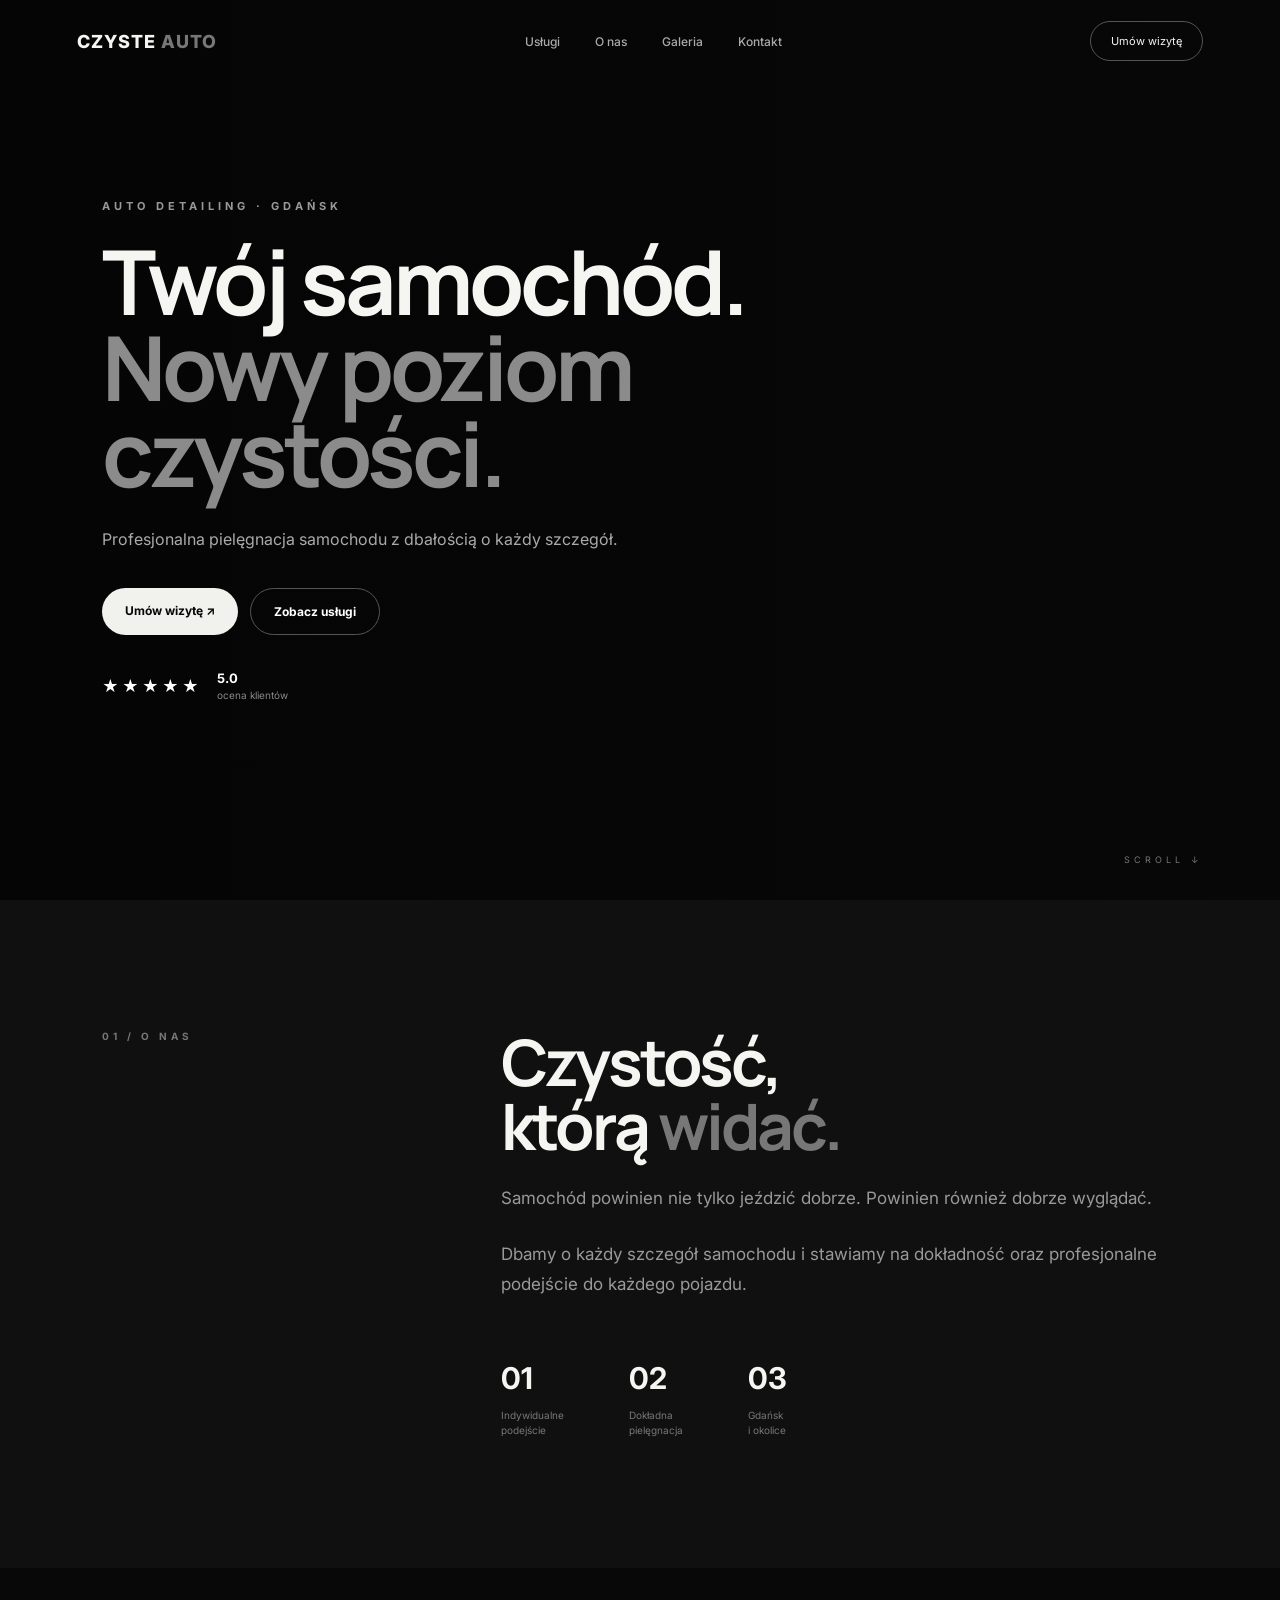
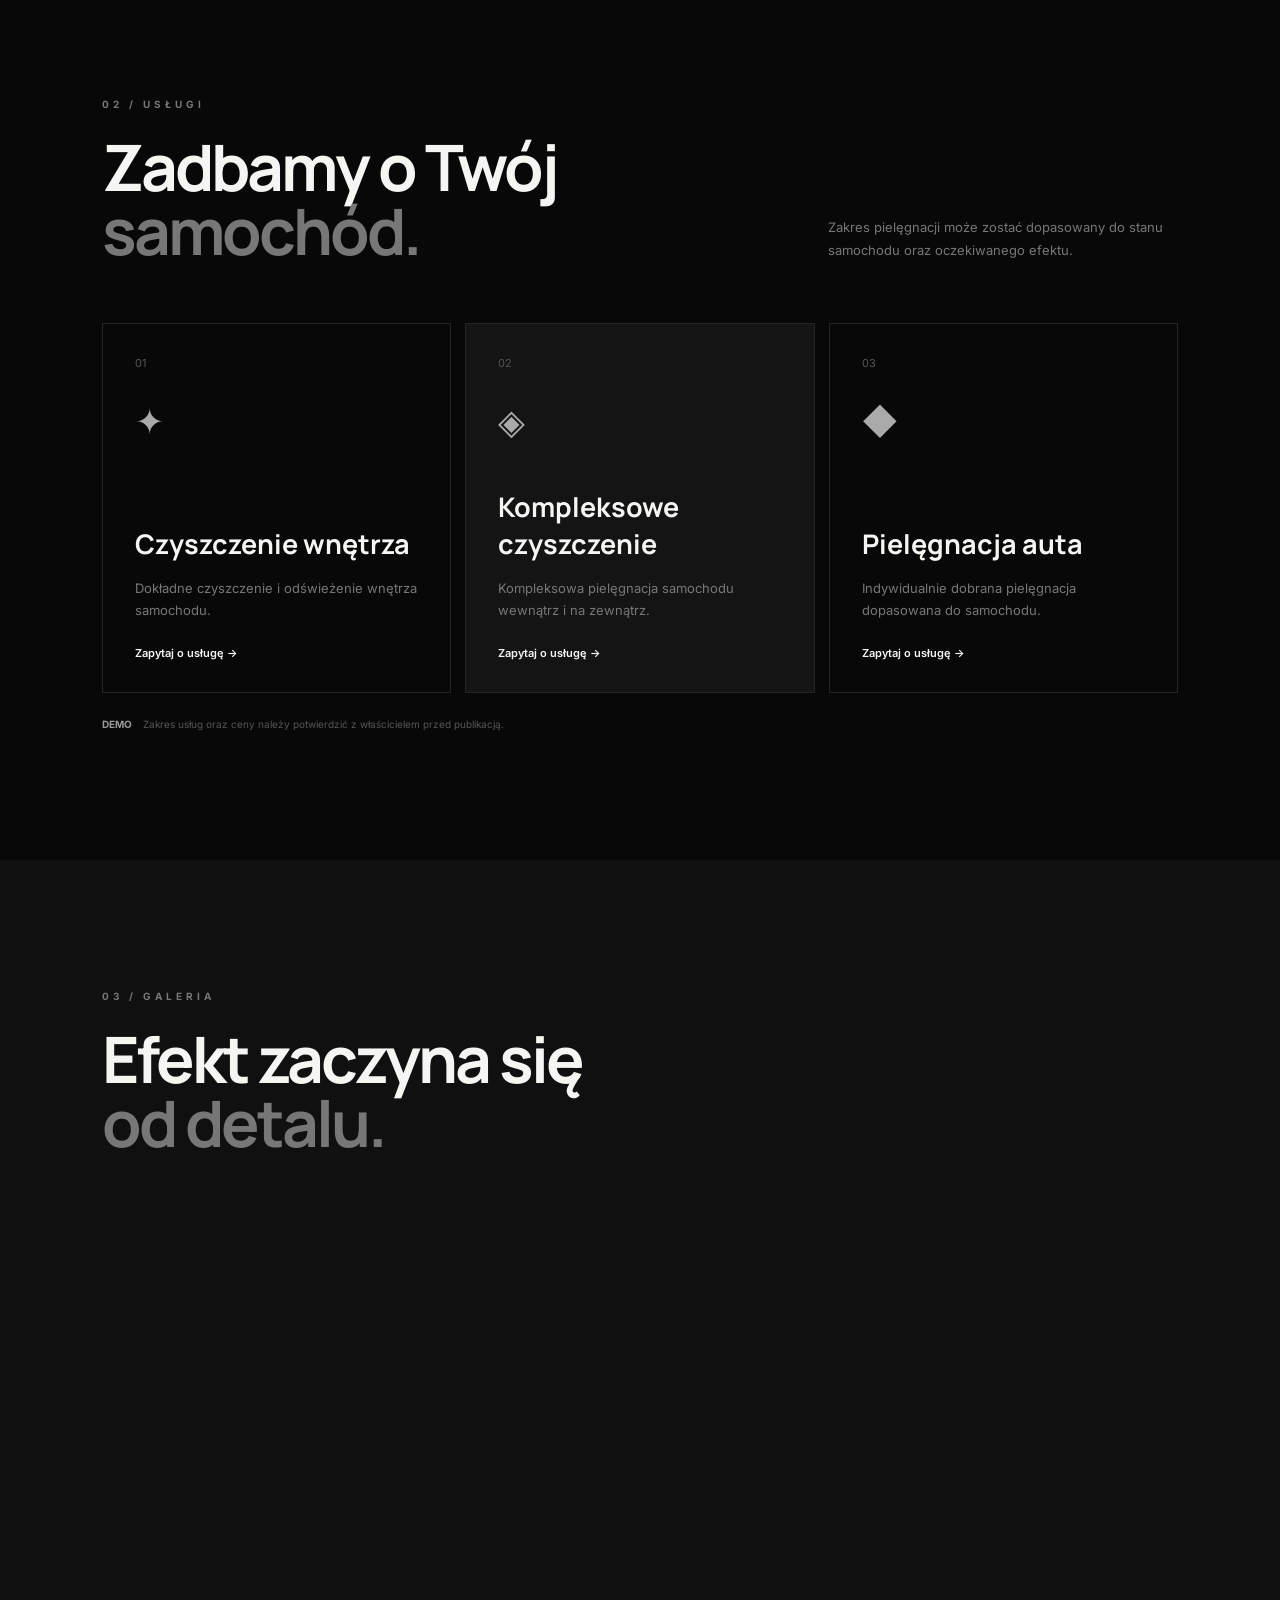
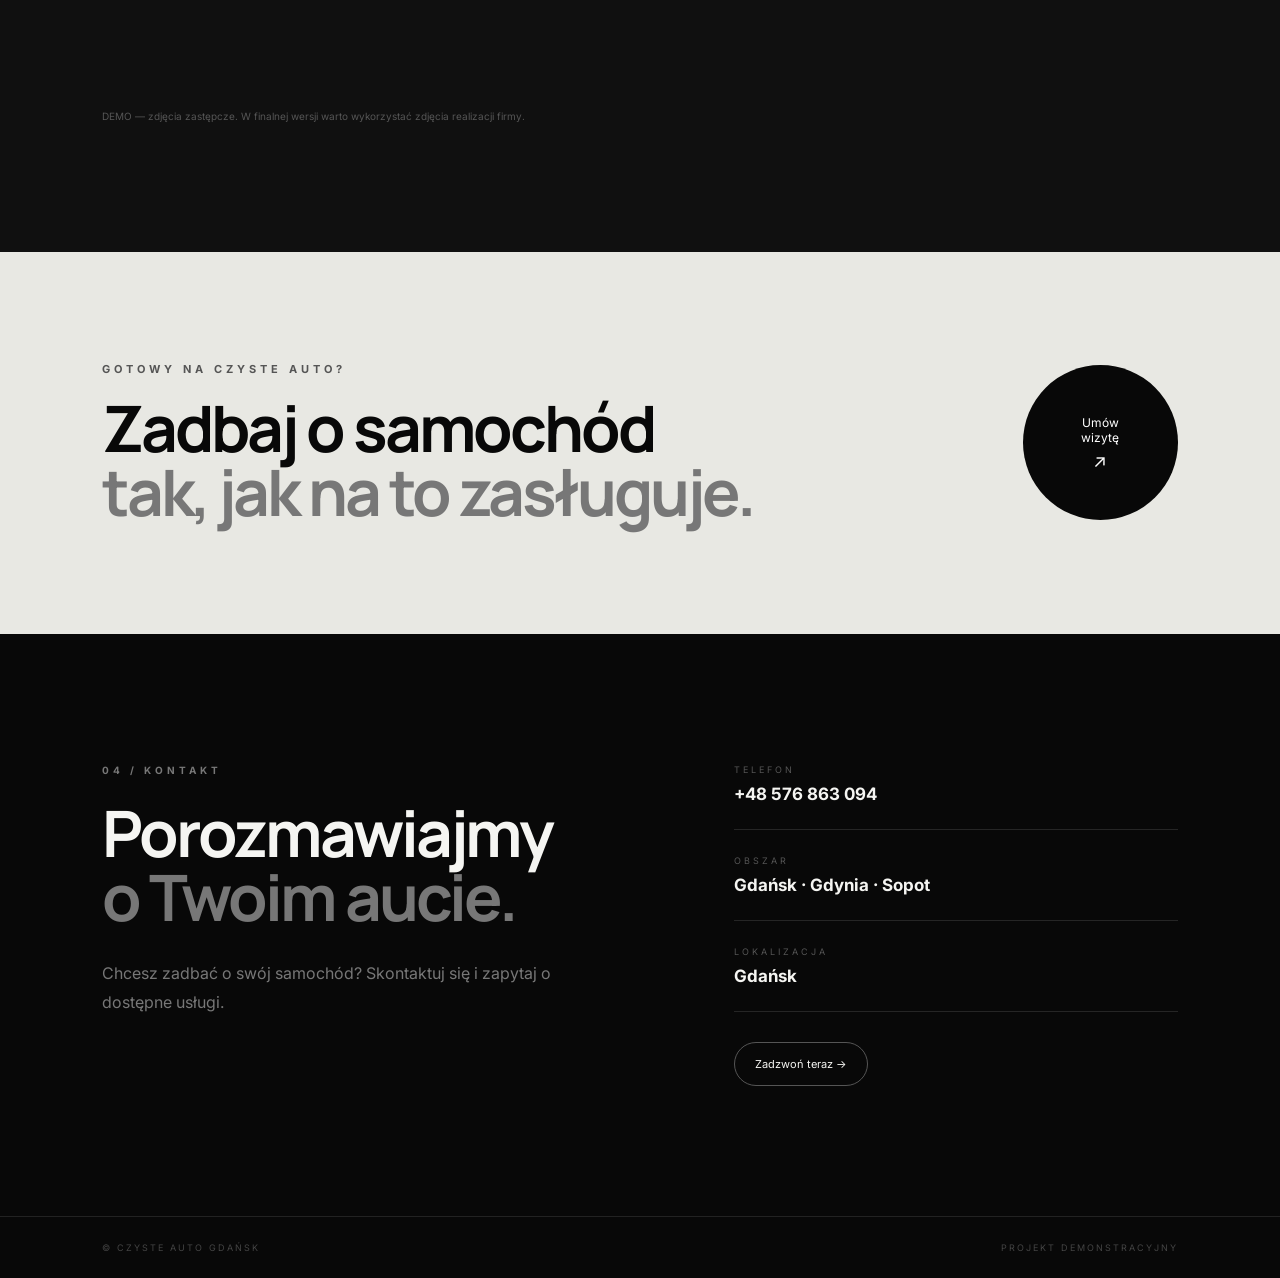
==== index.html @ 6dd0227c "Rename czyszenie.html to index.html" ====
<!DOCTYPE html>
<html lang="pl">
<head>
    <meta charset="UTF-8">
    <meta name="viewport" content="width=device-width, initial-scale=1.0">

    <title>Czyste Auto Gdańsk | Auto Detailing</title>

    <meta
        name="description"
        content="Czyste Auto Gdańsk — profesjonalna pielęgnacja i czyszczenie samochodów."
    >

    <link rel="preconnect" href="https://fonts.googleapis.com">
    <link rel="preconnect" href="https://fonts.gstatic.com" crossorigin>

    <link
        href="https://fonts.googleapis.com/css2?family=Inter:wght@400;500;600;700;800&family=Manrope:wght@700;800&display=swap"
        rel="stylesheet"
    >

    <link rel="stylesheet" href="style.css">
</head>

<body>

<!-- =========================
     NAVBAR
========================= -->

<header class="navbar">

    <a href="#home" class="logo">
        CZYSTE <span>AUTO</span>
    </a>

    <nav class="nav-links">
        <a href="#uslugi">Usługi</a>
        <a href="#o-nas">O nas</a>
        <a href="#galeria">Galeria</a>
        <a href="#kontakt">Kontakt</a>
    </nav>

    <a href="#kontakt" class="nav-button">
        Umów wizytę
    </a>

    <button class="menu-button" aria-label="Otwórz menu">
        ☰
    </button>

</header>


<!-- =========================
     HERO
========================= -->

<main>

<section class="hero" id="home">

    <div class="hero-background"></div>

    <div class="hero-content">

        <p class="eyebrow">
            AUTO DETAILING · GDAŃSK
        </p>

        <h1>
            Twój samochód.<br>
            <span>Nowy poziom czystości.</span>
        </h1>

        <p class="hero-description">
            Profesjonalna pielęgnacja samochodu z dbałością
            o każdy szczegół.
        </p>

        <div class="hero-buttons">

            <a href="#kontakt" class="button button-primary">
                Umów wizytę
                <span>↗</span>
            </a>

            <a href="#uslugi" class="button button-secondary">
                Zobacz usługi
            </a>

        </div>

        <div class="rating">

            <strong>★★★★★</strong>

            <div>
                <b>5.0</b>
                <span>ocena klientów</span>
            </div>

        </div>

    </div>

    <div class="scroll-indicator">
        SCROLL ↓
    </div>

</section>


<!-- =========================
     O NAS
========================= -->

<section class="about section" id="o-nas">

    <div class="section-number">
        01 / O NAS
    </div>

    <div class="about-content">

        <h2>
            Czystość,<br>
            którą <span>widać.</span>
        </h2>

        <p>
            Samochód powinien nie tylko jeździć dobrze.
            Powinien również dobrze wyglądać.
        </p>

        <p>
            Dbamy o każdy szczegół samochodu i stawiamy
            na dokładność oraz profesjonalne podejście
            do każdego pojazdu.
        </p>

        <div class="about-stats">

            <div>
                <strong>01</strong>
                <span>
                    Indywidualne<br>
                    podejście
                </span>
            </div>

            <div>
                <strong>02</strong>
                <span>
                    Dokładna<br>
                    pielęgnacja
                </span>
            </div>

            <div>
                <strong>03</strong>
                <span>
                    Gdańsk<br>
                    i okolice
                </span>
            </div>

        </div>

    </div>

</section>


<!-- =========================
     USŁUGI
========================= -->

<section class="services section" id="uslugi">

    <div class="section-header">

        <div>

            <div class="section-number">
                02 / USŁUGI
            </div>

            <h2>
                Zadbamy o Twój<br>
                <span>samochód.</span>
            </h2>

        </div>

        <p>
            Zakres pielęgnacji może zostać dopasowany
            do stanu samochodu oraz oczekiwanego efektu.
        </p>

    </div>


    <div class="service-grid">

        <article class="service-card">

            <span class="service-number">
                01
            </span>

            <div class="service-icon">
                ✦
            </div>

            <h3>
                Czyszczenie wnętrza
            </h3>

            <p>
                Dokładne czyszczenie i odświeżenie
                wnętrza samochodu.
            </p>

            <a href="#kontakt">
                Zapytaj o usługę →
            </a>

        </article>


        <article class="service-card service-featured">

            <span class="service-number">
                02
            </span>

            <div class="service-icon">
                ◈
            </div>

            <h3>
                Kompleksowe czyszczenie
            </h3>

            <p>
                Kompleksowa pielęgnacja samochodu
                wewnątrz i na zewnątrz.
            </p>

            <a href="#kontakt">
                Zapytaj o usługę →
            </a>

        </article>


        <article class="service-card">

            <span class="service-number">
                03
            </span>

            <div class="service-icon">
                ◆
            </div>

            <h3>
                Pielęgnacja auta
            </h3>

            <p>
                Indywidualnie dobrana pielęgnacja
                dopasowana do samochodu.
            </p>

            <a href="#kontakt">
                Zapytaj o usługę →
            </a>

        </article>

    </div>


    <div class="demo-warning">

        <span>DEMO</span>

        Zakres usług oraz ceny należy potwierdzić
        z właścicielem przed publikacją.

    </div>

</section>


<!-- =========================
     GALERIA
========================= -->

<section class="gallery-section section" id="galeria">

    <div class="section-number">
        03 / GALERIA
    </div>

    <h2>
        Efekt zaczyna się<br>
        <span>od detalu.</span>
    </h2>


    <div class="gallery">

        <div class="gallery-image image-one"></div>

        <div class="gallery-image image-two"></div>

        <div class="gallery-image image-three"></div>

    </div>


    <p class="gallery-note">

        DEMO — zdjęcia zastępcze.
        W finalnej wersji warto wykorzystać
        zdjęcia realizacji firmy.

    </p>

</section>


<!-- =========================
     CTA
========================= -->

<section class="cta">

    <div>

        <p class="eyebrow dark">
            GOTOWY NA CZYSTE AUTO?
        </p>

        <h2>
            Zadbaj o samochód<br>
            <span>tak, jak na to zasługuje.</span>
        </h2>

    </div>

    <a href="#kontakt" class="circle-button">

        Umów<br>
        wizytę
        <span>↗</span>

    </a>

</section>


<!-- =========================
     KONTAKT
========================= -->

<section class="contact section" id="kontakt">

    <div>

        <div class="section-number">
            04 / KONTAKT
        </div>

        <h2>
            Porozmawiajmy<br>
            <span>o Twoim aucie.</span>
        </h2>

        <p class="contact-description">
            Chcesz zadbać o swój samochód?
            Skontaktuj się i zapytaj o dostępne usługi.
        </p>

    </div>


    <div class="contact-details">

        <a href="tel:+48576863094" class="contact-item">

            <small>
                TELEFON
            </small>

            <strong>
                +48 576 863 094
            </strong>

        </a>


        <div class="contact-item">

            <small>
                OBSZAR
            </small>

            <strong>
                Gdańsk · Gdynia · Sopot
            </strong>

        </div>


        <div class="contact-item">

            <small>
                LOKALIZACJA
            </small>

            <strong>
                Gdańsk
            </strong>

        </div>


        <a href="tel:+48576863094" class="contact-button">
            Zadzwoń teraz →
        </a>

    </div>

</section>

</main>


<!-- =========================
     FOOTER
========================= -->

<footer>

    <div>
        © CZYSTE AUTO GDAŃSK
    </div>

    <div>
        PROJEKT DEMONSTRACYJNY
    </div>

</footer>


<script src="script.js"></script>

</body>
</html>
---- style.css ----
/* =========================
   RESET
========================= */

* {
    margin: 0;
    padding: 0;
    box-sizing: border-box;
}

html {
    scroll-behavior: smooth;
}

body {
    background: #080808;
    color: #f5f5f2;
    font-family: "Inter", Arial, sans-serif;
}

a {
    text-decoration: none;
    color: inherit;
}

button {
    font-family: inherit;
}


/* =========================
   NAVBAR
========================= */

.navbar {
    position: fixed;
    top: 0;
    left: 0;
    width: 100%;

    height: 82px;

    padding: 0 6vw;

    display: flex;
    align-items: center;
    justify-content: space-between;

    z-index: 100;

    transition: 0.3s;
}

.navbar.scrolled {
    background: rgba(8, 8, 8, 0.92);

    backdrop-filter: blur(15px);

    border-bottom: 1px solid #222;
}

.logo {
    font-size: 18px;
    font-weight: 800;

    letter-spacing: 1px;
}

.logo span {
    color: #777;
}

.nav-links {
    display: flex;
    gap: 35px;
}

.nav-links a {
    color: #aaa;

    font-size: 12px;
    font-weight: 500;

    transition: 0.25s;
}

.nav-links a:hover {
    color: white;
}

.nav-button {
    padding: 12px 20px;

    border: 1px solid #555;

    border-radius: 50px;

    font-size: 11px;

    transition: 0.25s;
}

.nav-button:hover {
    background: white;
    color: black;
}

.menu-button {
    display: none;

    border: none;
    background: none;

    color: white;

    font-size: 25px;

    cursor: pointer;
}


/* =========================
   HERO
========================= */

.hero {
    position: relative;

    min-height: 100vh;

    display: flex;
    align-items: center;

    padding: 120px 8vw;

    overflow: hidden;
}

.hero-background {
    position: absolute;

    inset: 0;

    background:
        linear-gradient(
            90deg,
            rgba(5, 5, 5, 0.95),
            rgba(5, 5, 5, 0.7),
            rgba(5, 5, 5, 0.25)
        ),
        url("https://images.unsplash.com/photo-1503376780353-7e6692767b70?auto=format&fit=crop&w=2200&q=85")
        center / cover;

    transform: scale(1.03);

    z-index: -1;
}

.hero-content {
    max-width: 850px;
}

.eyebrow {
    color: #999;

    font-size: 11px;

    font-weight: 700;

    letter-spacing: 4px;
}

.hero h1 {
    margin-top: 25px;

    font-family: "Manrope", sans-serif;

    font-size: clamp(50px, 7vw, 95px);

    line-height: 0.96;

    letter-spacing: -4px;
}

.hero h1 span {
    color: #8b8b8b;
}

.hero-description {
    max-width: 550px;

    margin-top: 30px;

    color: #aaa;

    font-size: 16px;

    line-height: 1.7;
}

.hero-buttons {
    display: flex;

    gap: 12px;

    margin-top: 35px;
}

.button {
    padding: 15px 23px;

    border-radius: 50px;

    font-size: 12px;

    font-weight: 700;

    transition: 0.25s;
}

.button-primary {
    background: #f1f1ed;

    color: #080808;
}

.button-primary:hover {
    transform: translateY(-3px);
}

.button-secondary {
    border: 1px solid #555;

    color: white;
}

.button-secondary:hover {
    background: white;

    color: black;
}

.rating {
    display: flex;

    align-items: center;

    gap: 15px;

    margin-top: 35px;

    color: #888;
}

.rating strong {
    color: white;

    letter-spacing: 3px;
}

.rating div {
    display: flex;

    flex-direction: column;

    gap: 3px;
}

.rating b {
    color: white;

    font-size: 13px;
}

.rating span {
    font-size: 10px;
}

.scroll-indicator {
    position: absolute;

    right: 6vw;
    bottom: 35px;

    color: #777;

    font-size: 9px;

    letter-spacing: 4px;
}


/* =========================
   GENERAL SECTIONS
========================= */

.section {
    padding: 130px 8vw;
}

.section-number {
    margin-bottom: 25px;

    color: #777;

    font-size: 10px;

    font-weight: 700;

    letter-spacing: 4px;
}

h2 {
    font-family: "Manrope", sans-serif;

    font-size: clamp(42px, 5vw, 70px);

    line-height: 1;

    letter-spacing: -3px;
}

h2 span {
    color: #777;
}


/* =========================
   ABOUT
========================= */

.about {
    display: grid;

    grid-template-columns: 1fr 2fr;

    gap: 60px;

    background: #101010;
}

.about-content > p {
    max-width: 700px;

    margin-top: 25px;

    color: #999;

    font-size: 17px;

    line-height: 1.8;
}

.about-stats {
    display: flex;

    gap: 65px;

    margin-top: 60px;
}

.about-stats div {
    display: flex;

    flex-direction: column;

    gap: 12px;
}

.about-stats strong {
    font-size: 30px;
}

.about-stats span {
    color: #777;

    font-size: 10px;

    line-height: 1.5;
}


/* =========================
   SERVICES
========================= */

.services {
    background: #080808;
}

.section-header {
    display: flex;

    justify-content: space-between;

    align-items: flex-end;

    gap: 40px;

    margin-bottom: 60px;
}

.section-header > p {
    max-width: 350px;

    color: #777;

    font-size: 13px;

    line-height: 1.8;
}

.service-grid {
    display: grid;

    grid-template-columns: repeat(3, 1fr);

    gap: 14px;
}

.service-card {
    position: relative;

    min-height: 370px;

    padding: 32px;

    border: 1px solid #242424;

    display: flex;

    flex-direction: column;

    transition: 0.3s;
}

.service-card:hover {
    transform: translateY(-6px);

    border-color: #555;
}

.service-featured {
    background: #141414;
}

.service-number {
    color: #555;

    font-size: 11px;
}

.service-icon {
    margin-top: 30px;

    color: #aaa;

    font-size: 35px;
}

.service-card h3 {
    margin-top: auto;

    font-family: "Manrope", sans-serif;

    font-size: 27px;
}

.service-card p {
    margin-top: 15px;

    color: #777;

    font-size: 13px;

    line-height: 1.7;
}

.service-card a {
    margin-top: 25px;

    font-size: 11px;

    font-weight: 600;
}

.demo-warning {
    margin-top: 25px;

    color: #555;

    font-size: 10px;
}

.demo-warning span {
    margin-right: 8px;

    color: #999;

    font-weight: 700;
}


/* =========================
   GALLERY
========================= */

.gallery-section {
    background: #101010;
}

.gallery-section h2 {
    margin-bottom: 55px;
}

.gallery {
    display: grid;

    grid-template-columns: 1.5fr 1fr 1fr;

    gap: 12px;
}

.gallery-image {
    height: 480px;

    background-size: cover;

    background-position: center;

    filter: grayscale(15%) brightness(0.8);

    transition: 0.4s;
}

.gallery-image:hover {
    filter: grayscale(0) brightness(1);

    transform: scale(1.01);
}

.image-one {
    background-image:
        url("https://images.unsplash.com/photo-1542282088-72c9c27ed0cd?auto=format&fit=crop&w=1300&q=85");
}

.image-two {
    background-image:
        url("https://images.unsplash.com/photo-1492144534655-ae79c964c9d7?auto=format&fit=crop&w=1000&q=85");
}

.image-three {
    background-image:
        url("https://images.unsplash.com/photo-1504215680853-026ed2a45def?auto=format&fit=crop&w=1000&q=85");
}

.gallery-note {
    margin-top: 20px;

    color: #555;

    font-size: 10px;
}


/* =========================
   CTA
========================= */

.cta {
    padding: 110px 8vw;

    display: flex;

    align-items: center;

    justify-content: space-between;

    gap: 50px;

    background: #e8e8e3;

    color: #080808;
}

.dark {
    color: #555;
}

.cta h2 {
    margin-top: 20px;
}

.cta h2 span {
    color: #777;
}

.circle-button {
    width: 155px;
    height: 155px;

    flex-shrink: 0;

    display: flex;

    align-items: center;

    justify-content: center;

    flex-direction: column;

    gap: 5px;

    border-radius: 50%;

    background: #080808;

    color: white;

    font-size: 12px;

    text-align: center;

    transition: 0.3s;
}

.circle-button:hover {
    transform: scale(1.06);
}

.circle-button span {
    font-size: 18px;
}


/* =========================
   CONTACT
========================= */

.contact {
    display: grid;

    grid-template-columns: 1.2fr 1fr;

    gap: 100px;
}

.contact-description {
    max-width: 500px;

    margin-top: 30px;

    color: #777;

    line-height: 1.8;
}

.contact-details {
    display: flex;

    flex-direction: column;
}

.contact-item {
    display: flex;

    flex-direction: column;

    gap: 9px;

    padding: 0 0 25px;

    margin-bottom: 25px;

    border-bottom: 1px solid #252525;
}

.contact-item small {
    color: #555;

    font-size: 9px;

    letter-spacing: 3px;
}

.contact-item strong {
    font-size: 17px;
}

.contact-button {
    display: inline-block;

    width: max-content;

    margin-top: 5px;

    padding: 14px 20px;

    border: 1px solid #555;

    border-radius: 50px;

    font-size: 11px;

    transition: 0.25s;
}

.contact-button:hover {
    background: white;

    color: black;
}


/* =========================
   FOOTER
========================= */

footer {
    padding: 25px 8vw;

    display: flex;

    justify-content: space-between;

    border-top: 1px solid #222;

    color: #444;

    font-size: 9px;

    letter-spacing: 2px;
}


/* =========================
   MOBILE
========================= */

@media (max-width: 800px) {

    .navbar {
        height: 70px;

        padding: 0 7vw;
    }

    .nav-links {
        position: absolute;

        top: 70px;
        left: 0;

        width: 100%;

        padding: 25px;

        display: none;

        flex-direction: column;

        gap: 25px;

        background: #090909;

        border-bottom: 1px solid #222;
    }

    .navbar.menu-open .nav-links {
        display: flex;
    }

    .nav-button {
        display: none;
    }

    .menu-button {
        display: block;
    }


    .hero {
        padding: 120px 7vw 80px;
    }

    .hero h1 {
        font-size: 50px;

        letter-spacing: -2px;
    }

    .hero-description {
        font-size: 14px;
    }

    .hero-buttons {
        flex-direction: column;

        align-items: flex-start;
    }

    .scroll-indicator {
        display: none;
    }


    .section {
        padding: 90px 7vw;
    }


    .about {
        display: block;
    }

    .about-content {
        margin-top: 40px;
    }

    .about-stats {
        gap: 25px;

        flex-wrap: wrap;
    }


    .section-header {
        display: block;
    }

    .section-header > p {
        margin-top: 30px;
    }


    .service-grid {
        grid-template-columns: 1fr;
    }


    .gallery {
        grid-template-columns: 1fr 1fr;
    }

    .gallery-image {
        height: 280px;
    }

    .image-one {
        grid-column: 1 / -1;
    }


    .cta {
        padding: 80px 7vw;

        display: block;
    }

    .circle-button {
        margin-top: 40px;
    }


    .contact {
        display: block;
    }

    .contact-details {
        margin-top: 50px;
    }


    footer {
        padding: 25px 7vw;

        flex-direction: column;

        gap: 10px;

        line-height: 1.6;
    }

}


/* =========================
   SMALL PHONES
========================= */

@media (max-width: 450px) {

    .hero h1 {
        font-size: 42px;
    }

    h2 {
        font-size: 42px;
    }

    .gallery {
        grid-template-columns: 1fr;
    }

    .image-one {
        grid-column: auto;
    }

    .gallery-image {
        height: 320px;
    }

}
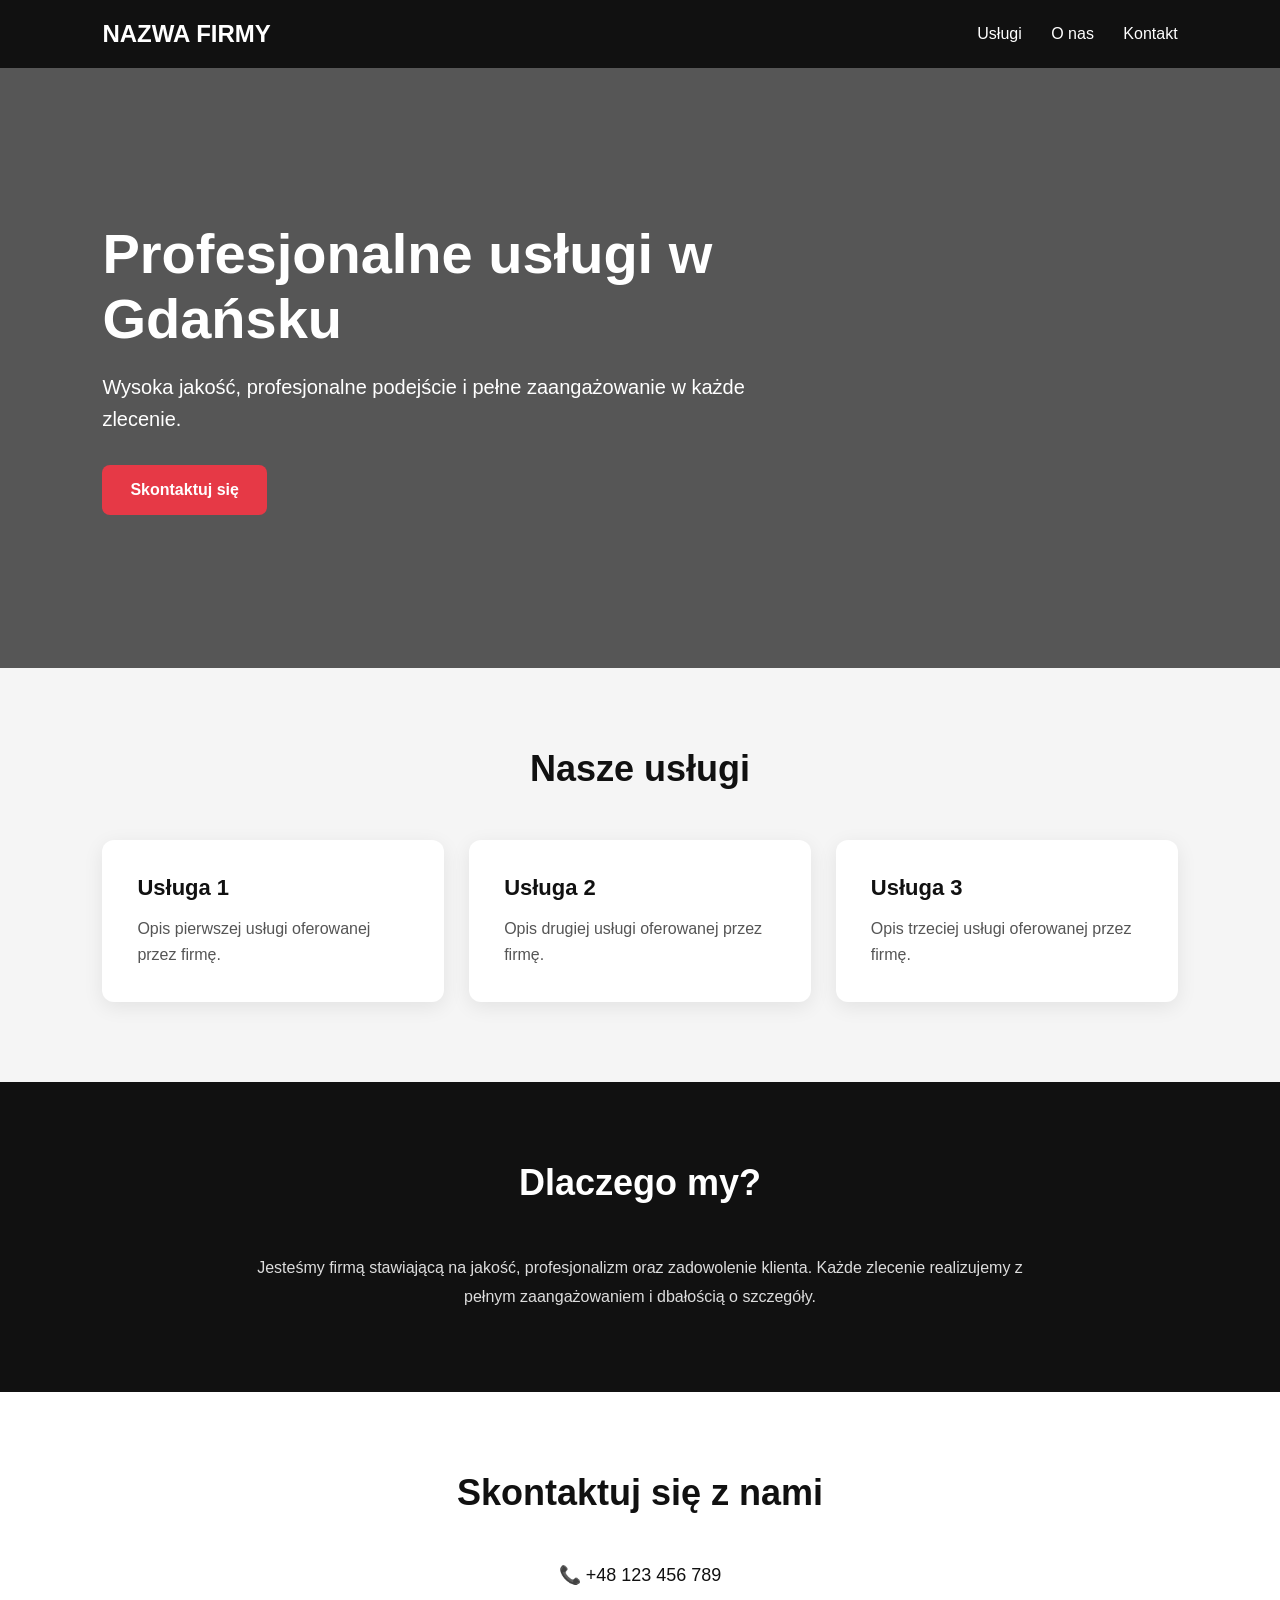
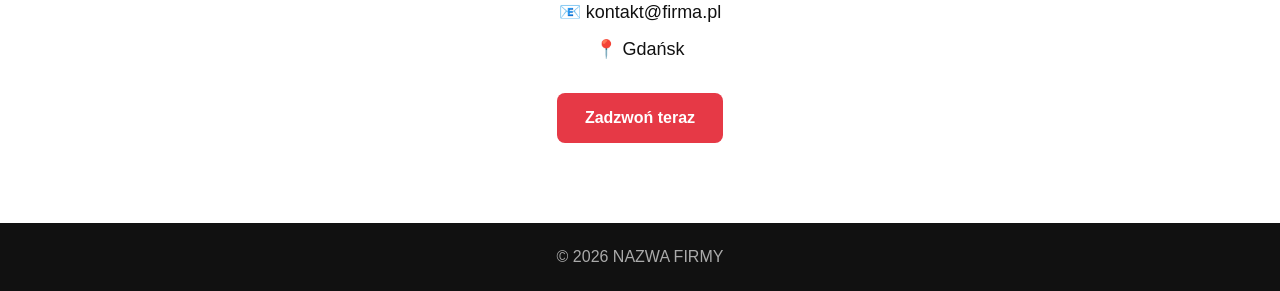
==== commit 79ae3e9b: "Update index.html" ====
--- a/index.html
+++ b/index.html
@@ -4,460 +4,295 @@
     <meta charset="UTF-8">
     <meta name="viewport" content="width=device-width, initial-scale=1.0">
 
-    <title>Czyste Auto Gdańsk | Auto Detailing</title>
-
-    <meta
-        name="description"
-        content="Czyste Auto Gdańsk — profesjonalna pielęgnacja i czyszczenie samochodów."
-    >
-
-    <link rel="preconnect" href="https://fonts.googleapis.com">
-    <link rel="preconnect" href="https://fonts.gstatic.com" crossorigin>
-
-    <link
-        href="https://fonts.googleapis.com/css2?family=Inter:wght@400;500;600;700;800&family=Manrope:wght@700;800&display=swap"
-        rel="stylesheet"
-    >
-
-    <link rel="stylesheet" href="style.css">
+    <title>NAZWA FIRMY | PROFESJONALNE USŁUGI</title>
+
+    <style>
+        * {
+            margin: 0;
+            padding: 0;
+            box-sizing: border-box;
+            font-family: Arial, sans-serif;
+        }
+
+        body {
+            background: #f5f5f5;
+            color: #111;
+        }
+
+        header {
+            background: #111;
+            color: white;
+            padding: 20px 8%;
+            display: flex;
+            justify-content: space-between;
+            align-items: center;
+        }
+
+        .logo {
+            font-size: 24px;
+            font-weight: bold;
+        }
+
+        nav a {
+            color: white;
+            text-decoration: none;
+            margin-left: 25px;
+        }
+
+        .hero {
+            min-height: 600px;
+            padding: 100px 8%;
+            display: flex;
+            align-items: center;
+            background:
+                linear-gradient(rgba(0,0,0,.65), rgba(0,0,0,.65)),
+                url("https://images.unsplash.com/photo-1600585154340-be6161a56a0c?auto=format&fit=crop&w=1800&q=80");
+            background-size: cover;
+            background-position: center;
+            color: white;
+        }
+
+        .hero-content {
+            max-width: 700px;
+        }
+
+        .hero h1 {
+            font-size: 56px;
+            margin-bottom: 20px;
+        }
+
+        .hero p {
+            font-size: 20px;
+            line-height: 1.6;
+            margin-bottom: 30px;
+        }
+
+        .button {
+            display: inline-block;
+            background: #e63946;
+            color: white;
+            padding: 16px 28px;
+            border-radius: 8px;
+            text-decoration: none;
+            font-weight: bold;
+        }
+
+        section {
+            padding: 80px 8%;
+        }
+
+        .section-title {
+            text-align: center;
+            font-size: 36px;
+            margin-bottom: 50px;
+        }
+
+        .services {
+            display: grid;
+            grid-template-columns: repeat(3, 1fr);
+            gap: 25px;
+        }
+
+        .service {
+            background: white;
+            padding: 35px;
+            border-radius: 12px;
+            box-shadow: 0 5px 20px rgba(0,0,0,.08);
+        }
+
+        .service h3 {
+            margin-bottom: 15px;
+            font-size: 22px;
+        }
+
+        .service p {
+            color: #555;
+            line-height: 1.6;
+        }
+
+        .about {
+            background: #111;
+            color: white;
+        }
+
+        .about-content {
+            max-width: 800px;
+            margin: auto;
+            text-align: center;
+        }
+
+        .about p {
+            line-height: 1.8;
+            color: #ddd;
+        }
+
+        .contact {
+            text-align: center;
+            background: white;
+        }
+
+        .contact p {
+            margin: 15px 0;
+            font-size: 18px;
+        }
+
+        footer {
+            background: #111;
+            color: #aaa;
+            text-align: center;
+            padding: 25px;
+        }
+
+        @media (max-width: 800px) {
+            .hero h1 {
+                font-size: 40px;
+            }
+
+            .services {
+                grid-template-columns: 1fr;
+            }
+
+            nav {
+                display: none;
+            }
+        }
+    </style>
 </head>
 
 <body>
 
-<!-- =========================
-     NAVBAR
-========================= -->
-
-<header class="navbar">
-
-    <a href="#home" class="logo">
-        CZYSTE <span>AUTO</span>
-    </a>
-
-    <nav class="nav-links">
+<header>
+
+    <!-- ZMIEŃ NAZWĘ FIRMY -->
+    <div class="logo">NAZWA FIRMY</div>
+
+    <nav>
         <a href="#uslugi">Usługi</a>
-        <a href="#o-nas">O nas</a>
-        <a href="#galeria">Galeria</a>
+        <a href="#onas">O nas</a>
         <a href="#kontakt">Kontakt</a>
     </nav>
 
-    <a href="#kontakt" class="nav-button">
-        Umów wizytę
+</header>
+
+
+<section class="hero">
+
+    <div class="hero-content">
+
+        <!-- ZMIEŃ TEKST POD KONKRETNĄ FIRMĘ -->
+
+        <h1>Profesjonalne usługi w Gdańsku</h1>
+
+        <p>
+            Wysoka jakość, profesjonalne podejście
+            i pełne zaangażowanie w każde zlecenie.
+        </p>
+
+        <a class="button" href="#kontakt">
+            Skontaktuj się
+        </a>
+
+    </div>
+
+</section>
+
+
+<section id="uslugi">
+
+    <h2 class="section-title">
+        Nasze usługi
+    </h2>
+
+    <div class="services">
+
+        <div class="service">
+
+            <h3>Usługa 1</h3>
+
+            <p>
+                Opis pierwszej usługi oferowanej
+                przez firmę.
+            </p>
+
+        </div>
+
+
+        <div class="service">
+
+            <h3>Usługa 2</h3>
+
+            <p>
+                Opis drugiej usługi oferowanej
+                przez firmę.
+            </p>
+
+        </div>
+
+
+        <div class="service">
+
+            <h3>Usługa 3</h3>
+
+            <p>
+                Opis trzeciej usługi oferowanej
+                przez firmę.
+            </p>
+
+        </div>
+
+    </div>
+
+</section>
+
+
+<section class="about" id="onas">
+
+    <div class="about-content">
+
+        <h2 class="section-title">
+            Dlaczego my?
+        </h2>
+
+        <p>
+            Jesteśmy firmą stawiającą na jakość,
+            profesjonalizm oraz zadowolenie klienta.
+            Każde zlecenie realizujemy z pełnym
+            zaangażowaniem i dbałością o szczegóły.
+        </p>
+
+    </div>
+
+</section>
+
+
+<section class="contact" id="kontakt">
+
+    <h2 class="section-title">
+        Skontaktuj się z nami
+    </h2>
+
+    <!-- ZMIEŃ DANE FIRMY -->
+
+    <p>📞 +48 123 456 789</p>
+
+    <p>📧 kontakt@firma.pl</p>
+
+    <p>📍 Gdańsk</p>
+
+    <br>
+
+    <a class="button" href="tel:+48123456789">
+        Zadzwoń teraz
     </a>
 
-    <button class="menu-button" aria-label="Otwórz menu">
-        ☰
-    </button>
-
-</header>
-
-
-<!-- =========================
-     HERO
-========================= -->
-
-<main>
-
-<section class="hero" id="home">
-
-    <div class="hero-background"></div>
-
-    <div class="hero-content">
-
-        <p class="eyebrow">
-            AUTO DETAILING · GDAŃSK
-        </p>
-
-        <h1>
-            Twój samochód.<br>
-            <span>Nowy poziom czystości.</span>
-        </h1>
-
-        <p class="hero-description">
-            Profesjonalna pielęgnacja samochodu z dbałością
-            o każdy szczegół.
-        </p>
-
-        <div class="hero-buttons">
-
-            <a href="#kontakt" class="button button-primary">
-                Umów wizytę
-                <span>↗</span>
-            </a>
-
-            <a href="#uslugi" class="button button-secondary">
-                Zobacz usługi
-            </a>
-
-        </div>
-
-        <div class="rating">
-
-            <strong>★★★★★</strong>
-
-            <div>
-                <b>5.0</b>
-                <span>ocena klientów</span>
-            </div>
-
-        </div>
-
-    </div>
-
-    <div class="scroll-indicator">
-        SCROLL ↓
-    </div>
-
-</section>
-
-
-<!-- =========================
-     O NAS
-========================= -->
-
-<section class="about section" id="o-nas">
-
-    <div class="section-number">
-        01 / O NAS
-    </div>
-
-    <div class="about-content">
-
-        <h2>
-            Czystość,<br>
-            którą <span>widać.</span>
-        </h2>
-
-        <p>
-            Samochód powinien nie tylko jeździć dobrze.
-            Powinien również dobrze wyglądać.
-        </p>
-
-        <p>
-            Dbamy o każdy szczegół samochodu i stawiamy
-            na dokładność oraz profesjonalne podejście
-            do każdego pojazdu.
-        </p>
-
-        <div class="about-stats">
-
-            <div>
-                <strong>01</strong>
-                <span>
-                    Indywidualne<br>
-                    podejście
-                </span>
-            </div>
-
-            <div>
-                <strong>02</strong>
-                <span>
-                    Dokładna<br>
-                    pielęgnacja
-                </span>
-            </div>
-
-            <div>
-                <strong>03</strong>
-                <span>
-                    Gdańsk<br>
-                    i okolice
-                </span>
-            </div>
-
-        </div>
-
-    </div>
-
-</section>
-
-
-<!-- =========================
-     USŁUGI
-========================= -->
-
-<section class="services section" id="uslugi">
-
-    <div class="section-header">
-
-        <div>
-
-            <div class="section-number">
-                02 / USŁUGI
-            </div>
-
-            <h2>
-                Zadbamy o Twój<br>
-                <span>samochód.</span>
-            </h2>
-
-        </div>
-
-        <p>
-            Zakres pielęgnacji może zostać dopasowany
-            do stanu samochodu oraz oczekiwanego efektu.
-        </p>
-
-    </div>
-
-
-    <div class="service-grid">
-
-        <article class="service-card">
-
-            <span class="service-number">
-                01
-            </span>
-
-            <div class="service-icon">
-                ✦
-            </div>
-
-            <h3>
-                Czyszczenie wnętrza
-            </h3>
-
-            <p>
-                Dokładne czyszczenie i odświeżenie
-                wnętrza samochodu.
-            </p>
-
-            <a href="#kontakt">
-                Zapytaj o usługę →
-            </a>
-
-        </article>
-
-
-        <article class="service-card service-featured">
-
-            <span class="service-number">
-                02
-            </span>
-
-            <div class="service-icon">
-                ◈
-            </div>
-
-            <h3>
-                Kompleksowe czyszczenie
-            </h3>
-
-            <p>
-                Kompleksowa pielęgnacja samochodu
-                wewnątrz i na zewnątrz.
-            </p>
-
-            <a href="#kontakt">
-                Zapytaj o usługę →
-            </a>
-
-        </article>
-
-
-        <article class="service-card">
-
-            <span class="service-number">
-                03
-            </span>
-
-            <div class="service-icon">
-                ◆
-            </div>
-
-            <h3>
-                Pielęgnacja auta
-            </h3>
-
-            <p>
-                Indywidualnie dobrana pielęgnacja
-                dopasowana do samochodu.
-            </p>
-
-            <a href="#kontakt">
-                Zapytaj o usługę →
-            </a>
-
-        </article>
-
-    </div>
-
-
-    <div class="demo-warning">
-
-        <span>DEMO</span>
-
-        Zakres usług oraz ceny należy potwierdzić
-        z właścicielem przed publikacją.
-
-    </div>
-
-</section>
-
-
-<!-- =========================
-     GALERIA
-========================= -->
-
-<section class="gallery-section section" id="galeria">
-
-    <div class="section-number">
-        03 / GALERIA
-    </div>
-
-    <h2>
-        Efekt zaczyna się<br>
-        <span>od detalu.</span>
-    </h2>
-
-
-    <div class="gallery">
-
-        <div class="gallery-image image-one"></div>
-
-        <div class="gallery-image image-two"></div>
-
-        <div class="gallery-image image-three"></div>
-
-    </div>
-
-
-    <p class="gallery-note">
-
-        DEMO — zdjęcia zastępcze.
-        W finalnej wersji warto wykorzystać
-        zdjęcia realizacji firmy.
-
-    </p>
-
-</section>
-
-
-<!-- =========================
-     CTA
-========================= -->
-
-<section class="cta">
-
-    <div>
-
-        <p class="eyebrow dark">
-            GOTOWY NA CZYSTE AUTO?
-        </p>
-
-        <h2>
-            Zadbaj o samochód<br>
-            <span>tak, jak na to zasługuje.</span>
-        </h2>
-
-    </div>
-
-    <a href="#kontakt" class="circle-button">
-
-        Umów<br>
-        wizytę
-        <span>↗</span>
-
-    </a>
-
-</section>
-
-
-<!-- =========================
-     KONTAKT
-========================= -->
-
-<section class="contact section" id="kontakt">
-
-    <div>
-
-        <div class="section-number">
-            04 / KONTAKT
-        </div>
-
-        <h2>
-            Porozmawiajmy<br>
-            <span>o Twoim aucie.</span>
-        </h2>
-
-        <p class="contact-description">
-            Chcesz zadbać o swój samochód?
-            Skontaktuj się i zapytaj o dostępne usługi.
-        </p>
-
-    </div>
-
-
-    <div class="contact-details">
-
-        <a href="tel:+48576863094" class="contact-item">
-
-            <small>
-                TELEFON
-            </small>
-
-            <strong>
-                +48 576 863 094
-            </strong>
-
-        </a>
-
-
-        <div class="contact-item">
-
-            <small>
-                OBSZAR
-            </small>
-
-            <strong>
-                Gdańsk · Gdynia · Sopot
-            </strong>
-
-        </div>
-
-
-        <div class="contact-item">
-
-            <small>
-                LOKALIZACJA
-            </small>
-
-            <strong>
-                Gdańsk
-            </strong>
-
-        </div>
-
-
-        <a href="tel:+48576863094" class="contact-button">
-            Zadzwoń teraz →
-        </a>
-
-    </div>
-
-</section>
-
-</main>
-
-
-<!-- =========================
-     FOOTER
-========================= -->
+</section>
+
 
 <footer>
 
-    <div>
-        © CZYSTE AUTO GDAŃSK
-    </div>
-
-    <div>
-        PROJEKT DEMONSTRACYJNY
-    </div>
+    © 2026 NAZWA FIRMY
 
 </footer>
-
-
-<script src="script.js"></script>
 
 </body>
 </html>
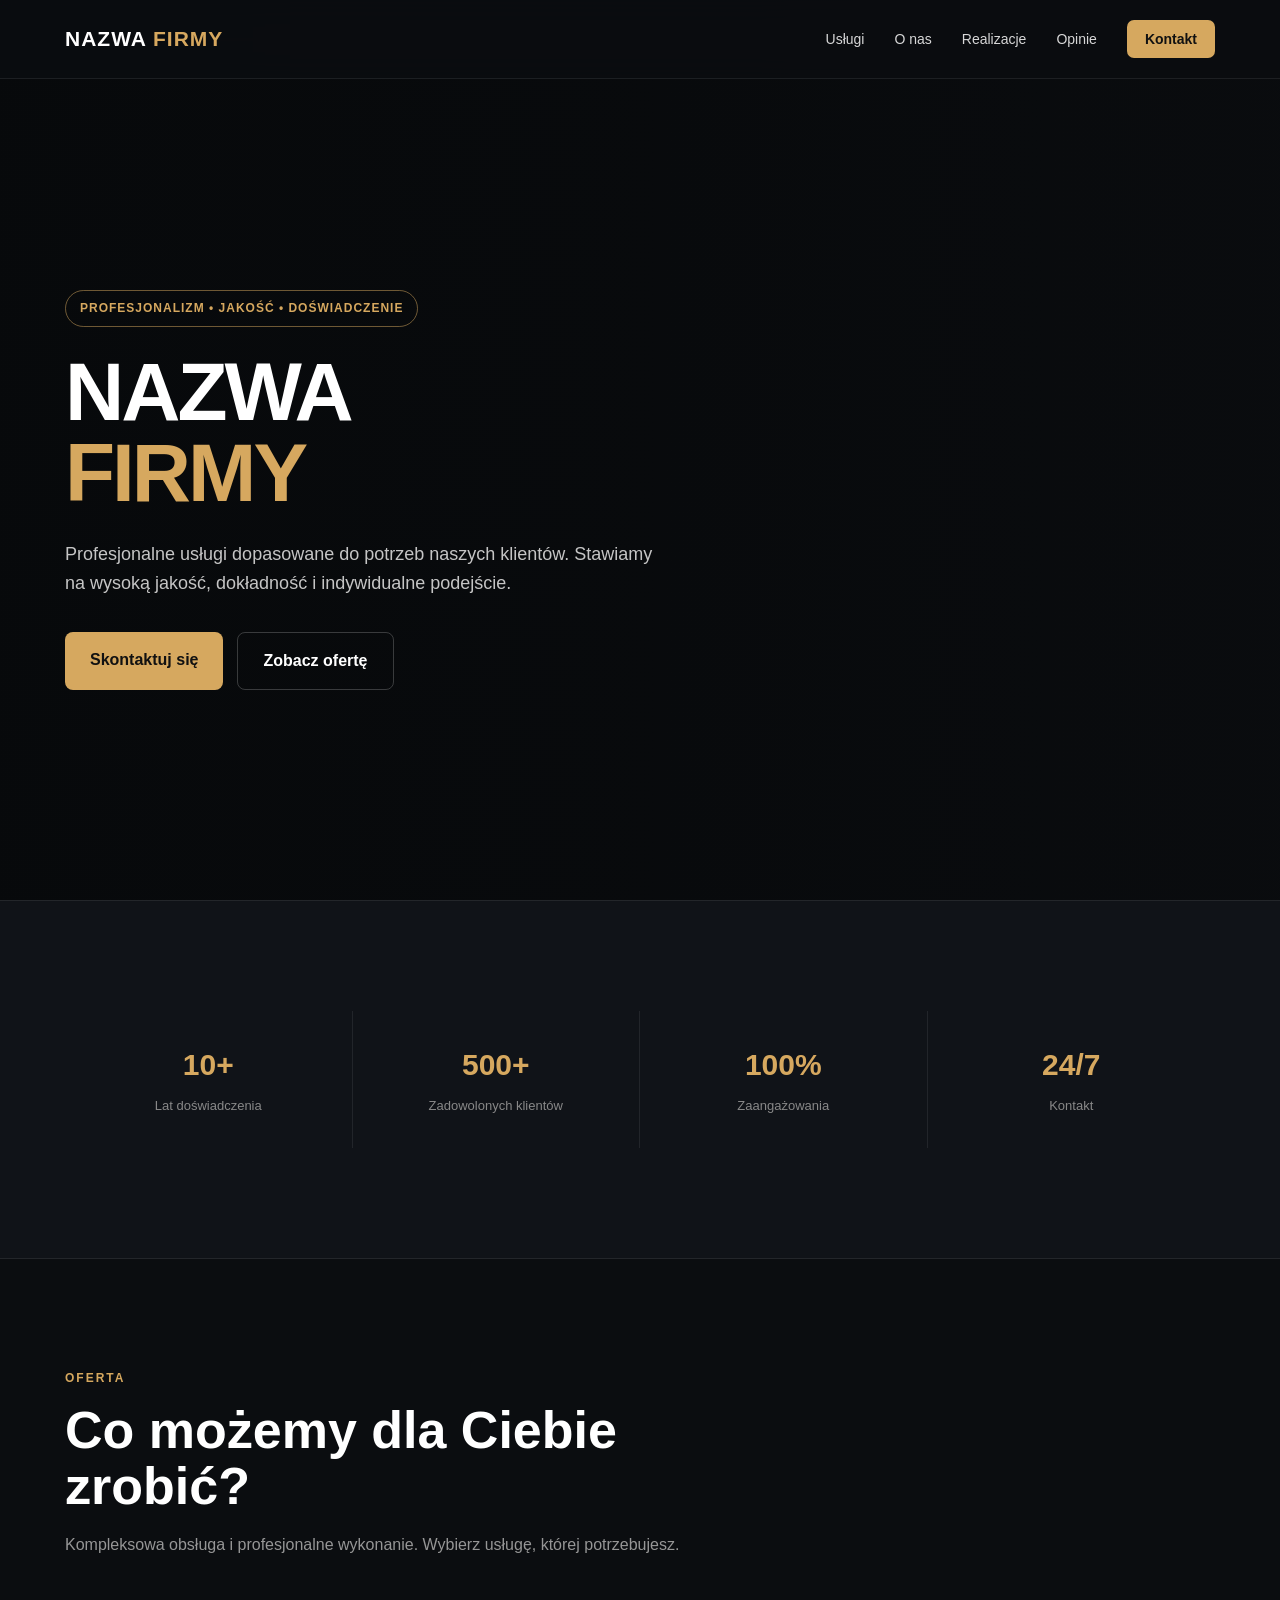
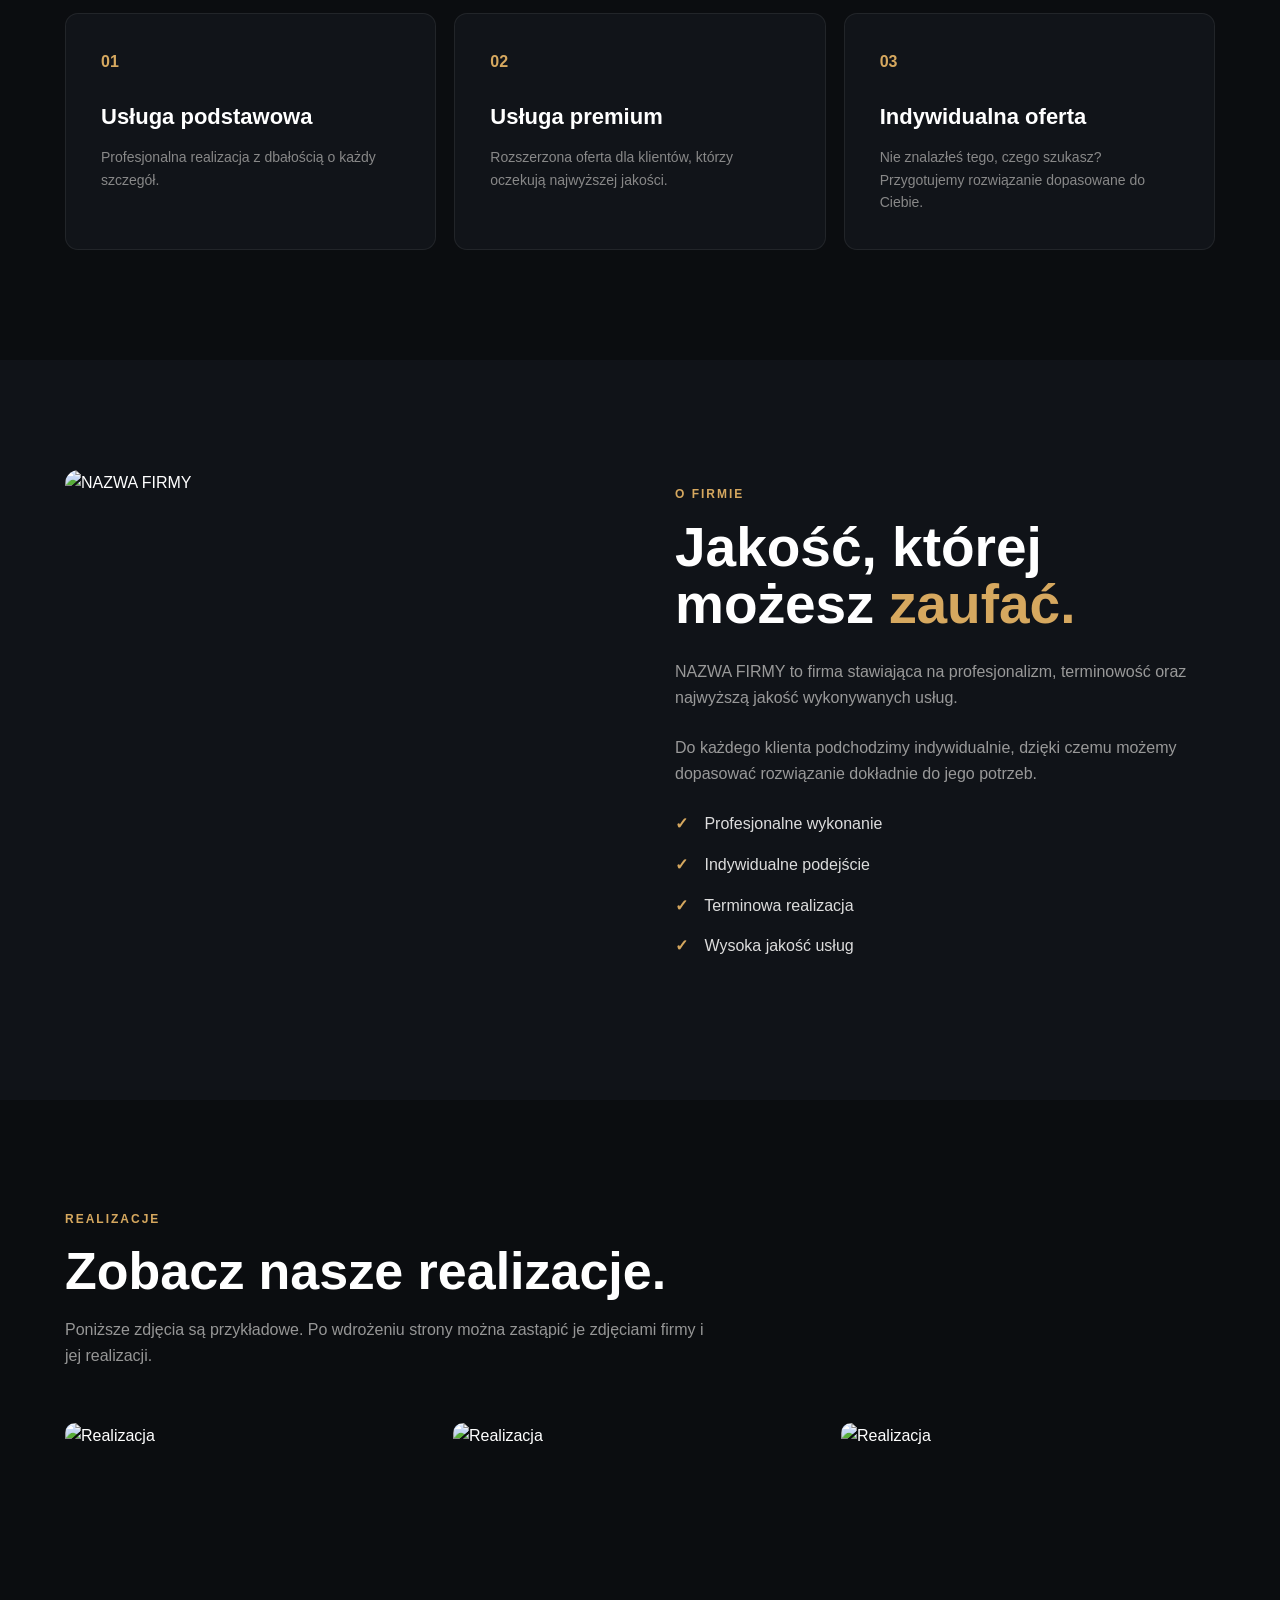
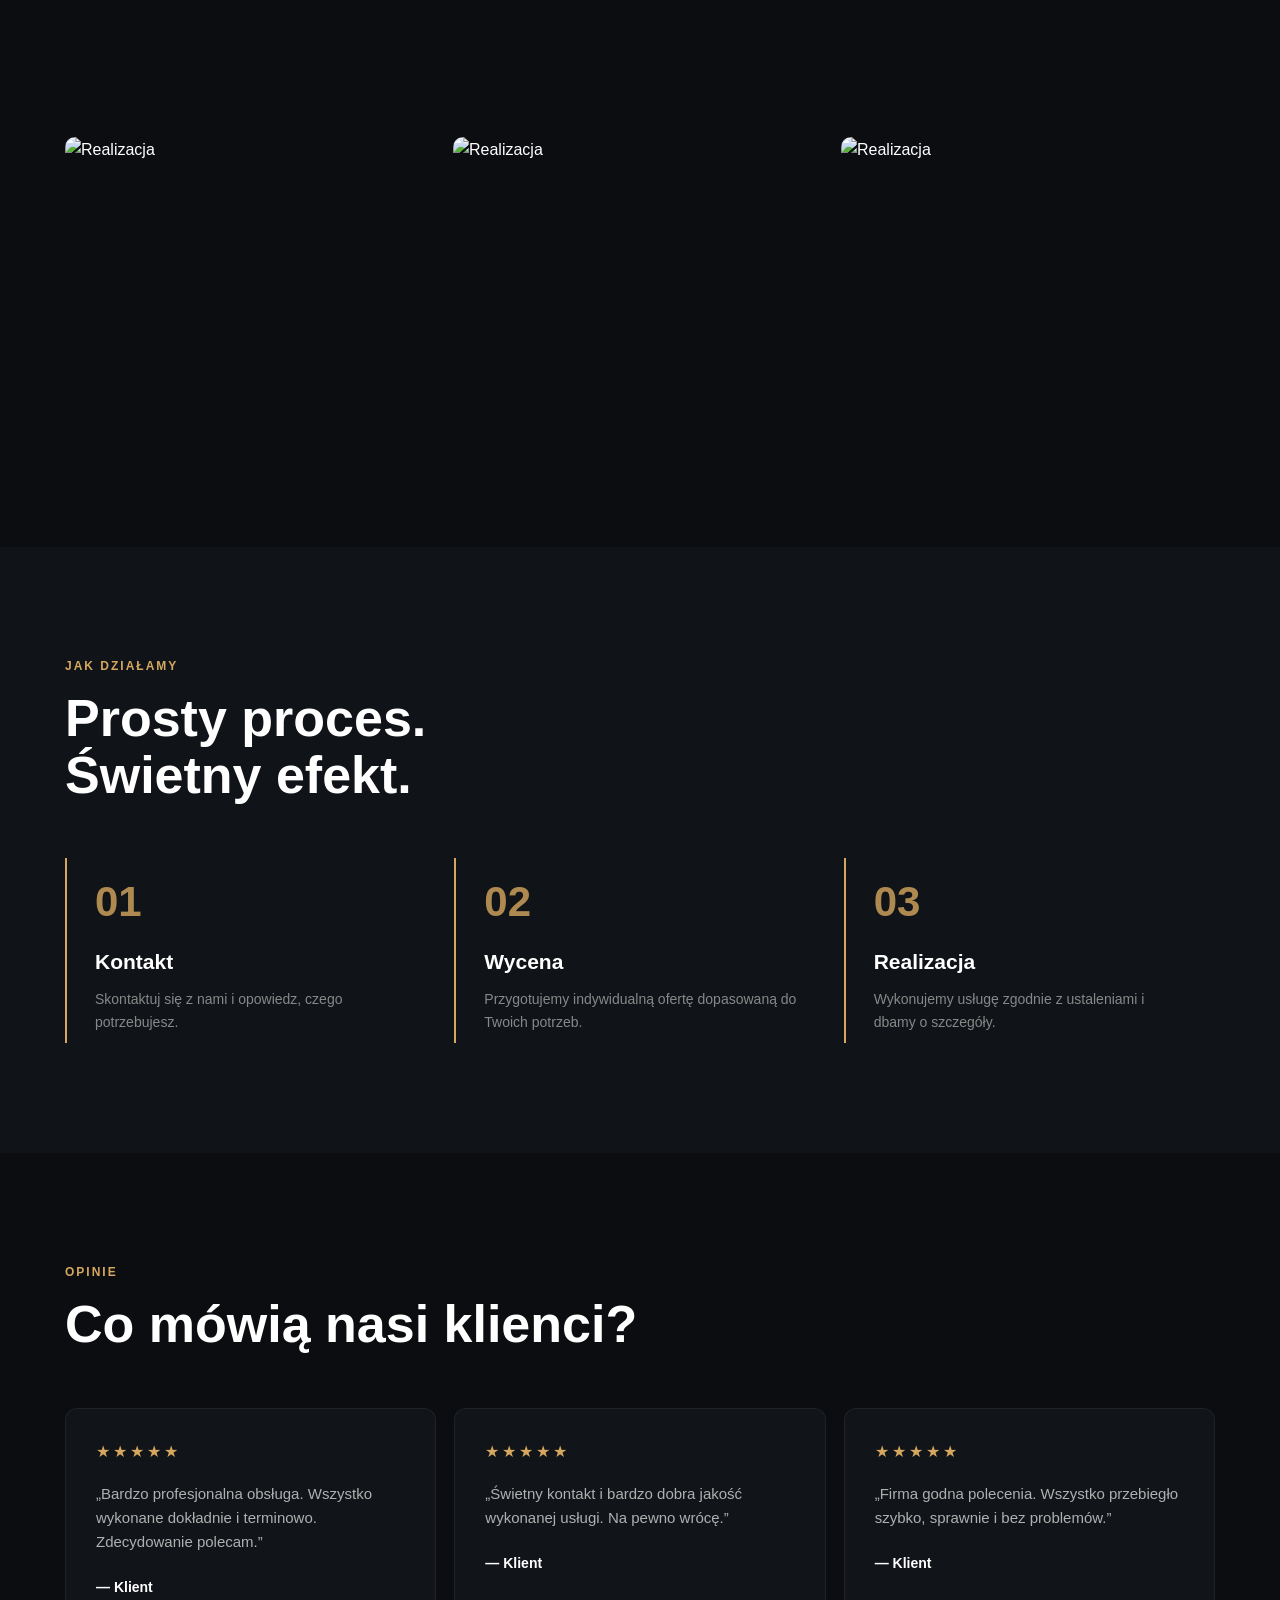
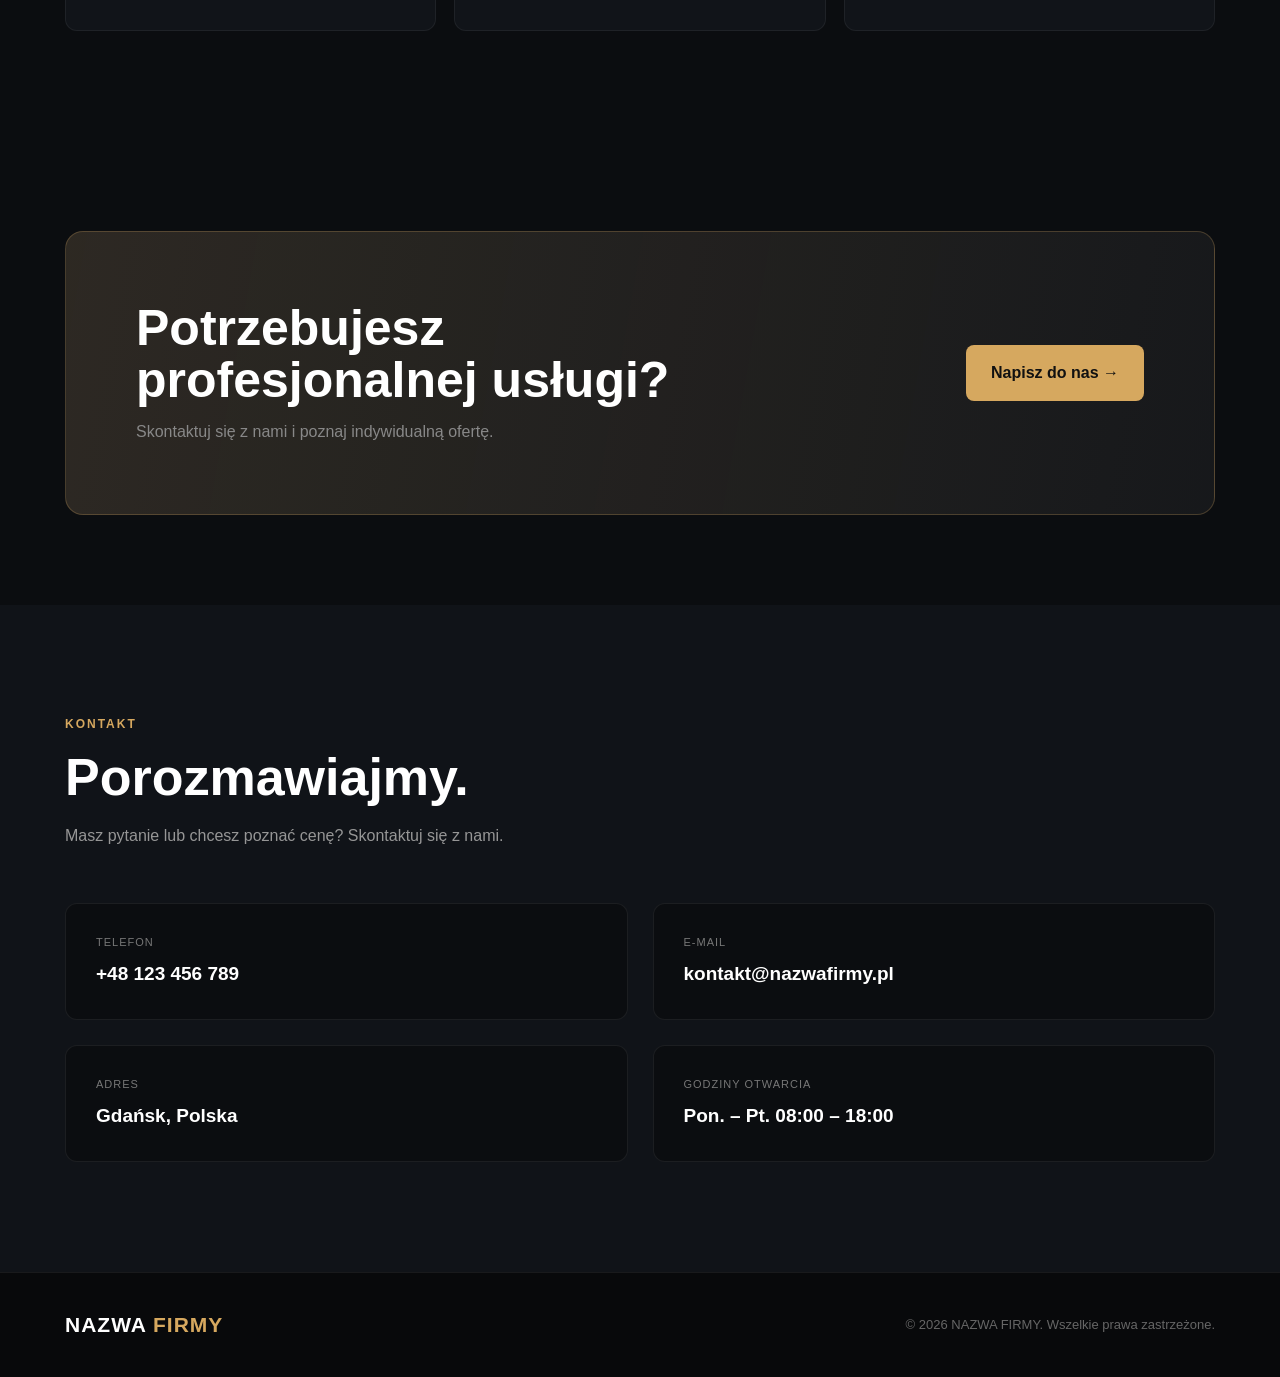
==== commit 3b8bcfb2: "Update index.html" ====
--- a/index.html
+++ b/index.html
@@ -4,156 +4,589 @@
     <meta charset="UTF-8">
     <meta name="viewport" content="width=device-width, initial-scale=1.0">
 
-    <title>NAZWA FIRMY | PROFESJONALNE USŁUGI</title>
+    <title>NAZWA FIRMY | Profesjonalne usługi</title>
+    <meta name="description" content="NAZWA FIRMY — profesjonalne usługi, wysoka jakość i indywidualne podejście do klienta.">
 
     <style>
         * {
             margin: 0;
             padding: 0;
             box-sizing: border-box;
-            font-family: Arial, sans-serif;
+        }
+
+        html {
+            scroll-behavior: smooth;
         }
 
         body {
-            background: #f5f5f5;
-            color: #111;
-        }
+            font-family: Arial, Helvetica, sans-serif;
+            background: #0b0d10;
+            color: #ffffff;
+            line-height: 1.6;
+        }
+
+        a {
+            color: inherit;
+            text-decoration: none;
+        }
+
+        img {
+            width: 100%;
+            display: block;
+        }
+
+        .container {
+            width: min(1150px, 90%);
+            margin: auto;
+        }
+
+        /* ================= HEADER ================= */
 
         header {
-            background: #111;
-            color: white;
-            padding: 20px 8%;
+            position: fixed;
+            top: 0;
+            left: 0;
+            width: 100%;
+            z-index: 1000;
+            background: rgba(11, 13, 16, 0.88);
+            backdrop-filter: blur(14px);
+            border-bottom: 1px solid rgba(255,255,255,0.08);
+        }
+
+        nav {
+            height: 78px;
             display: flex;
             justify-content: space-between;
             align-items: center;
         }
 
         .logo {
-            font-size: 24px;
-            font-weight: bold;
-        }
-
-        nav a {
-            color: white;
-            text-decoration: none;
-            margin-left: 25px;
-        }
+            font-size: 21px;
+            font-weight: 800;
+            letter-spacing: 1px;
+        }
+
+        .logo span {
+            color: #d6a85f;
+        }
+
+        .nav-links {
+            display: flex;
+            gap: 30px;
+            list-style: none;
+            align-items: center;
+        }
+
+        .nav-links a {
+            color: #d7d7d7;
+            font-size: 14px;
+            transition: 0.25s;
+        }
+
+        .nav-links a:hover {
+            color: #d6a85f;
+        }
+
+        .nav-button {
+            background: #d6a85f;
+            color: #111 !important;
+            padding: 11px 18px;
+            border-radius: 7px;
+            font-weight: 700;
+        }
+
+        /* ================= HERO ================= */
 
         .hero {
-            min-height: 600px;
-            padding: 100px 8%;
+            min-height: 100vh;
             display: flex;
             align-items: center;
+            position: relative;
+            overflow: hidden;
             background:
-                linear-gradient(rgba(0,0,0,.65), rgba(0,0,0,.65)),
-                url("https://images.unsplash.com/photo-1600585154340-be6161a56a0c?auto=format&fit=crop&w=1800&q=80");
-            background-size: cover;
-            background-position: center;
+                linear-gradient(90deg, rgba(7,9,11,0.96) 0%, rgba(7,9,11,0.78) 48%, rgba(7,9,11,0.35) 100%),
+                url("https://images.unsplash.com/photo-1497366811353-6870744d04b2?auto=format&fit=crop&w=2000&q=85")
+                center/cover;
+        }
+
+        .hero-content {
+            max-width: 720px;
+            padding-top: 80px;
+        }
+
+        .badge {
+            display: inline-block;
+            border: 1px solid rgba(214,168,95,0.5);
+            color: #d6a85f;
+            padding: 8px 14px;
+            border-radius: 30px;
+            font-size: 12px;
+            font-weight: 700;
+            letter-spacing: 1px;
+            text-transform: uppercase;
+            margin-bottom: 25px;
+        }
+
+        .hero h1 {
+            font-size: clamp(46px, 7vw, 82px);
+            line-height: 0.98;
+            letter-spacing: -3px;
+            margin-bottom: 27px;
+        }
+
+        .hero h1 span {
+            color: #d6a85f;
+        }
+
+        .hero p {
+            color: #c5c5c5;
+            max-width: 600px;
+            font-size: 18px;
+            margin-bottom: 35px;
+        }
+
+        .buttons {
+            display: flex;
+            gap: 14px;
+            flex-wrap: wrap;
+        }
+
+        .btn {
+            padding: 15px 25px;
+            border-radius: 8px;
+            font-weight: 700;
+            transition: 0.25s;
+            display: inline-block;
+        }
+
+        .btn-primary {
+            background: #d6a85f;
+            color: #111;
+        }
+
+        .btn-primary:hover {
+            transform: translateY(-3px);
+            background: #e3b970;
+        }
+
+        .btn-secondary {
+            border: 1px solid rgba(255,255,255,0.2);
             color: white;
         }
 
-        .hero-content {
-            max-width: 700px;
-        }
-
-        .hero h1 {
-            font-size: 56px;
-            margin-bottom: 20px;
-        }
-
-        .hero p {
-            font-size: 20px;
-            line-height: 1.6;
-            margin-bottom: 30px;
-        }
-
-        .button {
-            display: inline-block;
-            background: #e63946;
-            color: white;
-            padding: 16px 28px;
-            border-radius: 8px;
-            text-decoration: none;
-            font-weight: bold;
-        }
+        .btn-secondary:hover {
+            border-color: #d6a85f;
+            color: #d6a85f;
+        }
+
+        /* ================= STATS ================= */
+
+        .stats {
+            border-top: 1px solid rgba(255,255,255,0.08);
+            border-bottom: 1px solid rgba(255,255,255,0.08);
+            background: #101318;
+        }
+
+        .stats-grid {
+            display: grid;
+            grid-template-columns: repeat(4, 1fr);
+        }
+
+        .stat {
+            padding: 30px 20px;
+            text-align: center;
+            border-right: 1px solid rgba(255,255,255,0.08);
+        }
+
+        .stat:last-child {
+            border-right: none;
+        }
+
+        .stat strong {
+            display: block;
+            font-size: 30px;
+            color: #d6a85f;
+            margin-bottom: 3px;
+        }
+
+        .stat span {
+            color: #888;
+            font-size: 13px;
+        }
+
+        /* ================= SECTIONS ================= */
 
         section {
-            padding: 80px 8%;
-        }
-
-        .section-title {
-            text-align: center;
-            font-size: 36px;
-            margin-bottom: 50px;
-        }
+            padding: 110px 0;
+        }
+
+        .section-heading {
+            max-width: 650px;
+            margin-bottom: 55px;
+        }
+
+        .section-label {
+            color: #d6a85f;
+            font-size: 12px;
+            font-weight: 800;
+            text-transform: uppercase;
+            letter-spacing: 2px;
+            margin-bottom: 14px;
+        }
+
+        .section-heading h2 {
+            font-size: clamp(34px, 5vw, 52px);
+            line-height: 1.08;
+            margin-bottom: 18px;
+        }
+
+        .section-heading p {
+            color: #969696;
+        }
+
+        /* ================= SERVICES ================= */
 
         .services {
+            background: #0b0d10;
+        }
+
+        .service-grid {
             display: grid;
             grid-template-columns: repeat(3, 1fr);
+            gap: 18px;
+        }
+
+        .service-card {
+            background: #111419;
+            border: 1px solid rgba(255,255,255,0.07);
+            padding: 35px;
+            border-radius: 13px;
+            transition: 0.3s;
+        }
+
+        .service-card:hover {
+            transform: translateY(-6px);
+            border-color: rgba(214,168,95,0.45);
+        }
+
+        .service-number {
+            color: #d6a85f;
+            font-weight: 800;
+            margin-bottom: 25px;
+        }
+
+        .service-card h3 {
+            font-size: 22px;
+            margin-bottom: 12px;
+        }
+
+        .service-card p {
+            color: #888;
+            font-size: 14px;
+        }
+
+        /* ================= ABOUT ================= */
+
+        .about {
+            background: #101318;
+        }
+
+        .about-grid {
+            display: grid;
+            grid-template-columns: 1fr 1fr;
+            gap: 70px;
+            align-items: center;
+        }
+
+        .about-image {
+            height: 520px;
+            border-radius: 14px;
+            overflow: hidden;
+        }
+
+        .about-image img {
+            height: 100%;
+            object-fit: cover;
+        }
+
+        .about-text h2 {
+            font-size: clamp(35px, 5vw, 55px);
+            line-height: 1.05;
+            margin-bottom: 25px;
+        }
+
+        .about-text h2 span {
+            color: #d6a85f;
+        }
+
+        .about-text p {
+            color: #999;
+            margin-bottom: 25px;
+        }
+
+        .check-list {
+            list-style: none;
+        }
+
+        .check-list li {
+            margin: 15px 0;
+            color: #ddd;
+        }
+
+        .check-list li::before {
+            content: "✓";
+            color: #d6a85f;
+            font-weight: bold;
+            margin-right: 12px;
+        }
+
+        /* ================= GALLERY ================= */
+
+        .gallery-grid {
+            display: grid;
+            grid-template-columns: repeat(3, 1fr);
+            gap: 14px;
+        }
+
+        .gallery-item {
+            height: 300px;
+            border-radius: 10px;
+            overflow: hidden;
+        }
+
+        .gallery-item img {
+            height: 100%;
+            object-fit: cover;
+            transition: 0.5s;
+        }
+
+        .gallery-item:hover img {
+            transform: scale(1.06);
+        }
+
+        /* ================= PROCESS ================= */
+
+        .process {
+            background: #101318;
+        }
+
+        .process-grid {
+            display: grid;
+            grid-template-columns: repeat(3, 1fr);
+            gap: 18px;
+        }
+
+        .process-card {
+            border-left: 2px solid #d6a85f;
+            padding: 10px 25px 10px 28px;
+        }
+
+        .process-card strong {
+            font-size: 42px;
+            color: #d6a85f;
+            opacity: 0.8;
+        }
+
+        .process-card h3 {
+            margin: 10px 0;
+            font-size: 21px;
+        }
+
+        .process-card p {
+            color: #888;
+            font-size: 14px;
+        }
+
+        /* ================= REVIEWS ================= */
+
+        .reviews-grid {
+            display: grid;
+            grid-template-columns: repeat(3, 1fr);
+            gap: 18px;
+        }
+
+        .review {
+            background: #111419;
+            padding: 30px;
+            border-radius: 12px;
+            border: 1px solid rgba(255,255,255,0.06);
+        }
+
+        .stars {
+            color: #d6a85f;
+            letter-spacing: 3px;
+            margin-bottom: 18px;
+        }
+
+        .review p {
+            color: #b0b0b0;
+            font-size: 15px;
+            margin-bottom: 20px;
+        }
+
+        .review strong {
+            font-size: 14px;
+        }
+
+        /* ================= CTA ================= */
+
+        .cta {
+            padding: 90px 0;
+        }
+
+        .cta-box {
+            background:
+                linear-gradient(100deg, rgba(214,168,95,0.14), rgba(214,168,95,0.03)),
+                #111419;
+            border: 1px solid rgba(214,168,95,0.25);
+            border-radius: 18px;
+            padding: 70px;
+            display: flex;
+            justify-content: space-between;
+            align-items: center;
+            gap: 40px;
+        }
+
+        .cta-box h2 {
+            font-size: clamp(32px, 5vw, 50px);
+            line-height: 1.05;
+            margin-bottom: 12px;
+        }
+
+        .cta-box p {
+            color: #888;
+        }
+
+        /* ================= CONTACT ================= */
+
+        .contact {
+            background: #101318;
+        }
+
+        .contact-grid {
+            display: grid;
+            grid-template-columns: 1fr 1fr;
             gap: 25px;
         }
 
-        .service {
-            background: white;
-            padding: 35px;
+        .contact-card {
+            background: #0b0d10;
+            padding: 30px;
             border-radius: 12px;
-            box-shadow: 0 5px 20px rgba(0,0,0,.08);
-        }
-
-        .service h3 {
-            margin-bottom: 15px;
-            font-size: 22px;
-        }
-
-        .service p {
-            color: #555;
-            line-height: 1.6;
-        }
-
-        .about {
-            background: #111;
-            color: white;
-        }
-
-        .about-content {
-            max-width: 800px;
-            margin: auto;
-            text-align: center;
-        }
-
-        .about p {
-            line-height: 1.8;
-            color: #ddd;
-        }
-
-        .contact {
-            text-align: center;
-            background: white;
-        }
-
-        .contact p {
-            margin: 15px 0;
-            font-size: 18px;
-        }
+            border: 1px solid rgba(255,255,255,0.07);
+        }
+
+        .contact-card small {
+            color: #777;
+            display: block;
+            margin-bottom: 7px;
+            text-transform: uppercase;
+            font-size: 11px;
+            letter-spacing: 1px;
+        }
+
+        .contact-card a,
+        .contact-card span {
+            font-size: 19px;
+            font-weight: 700;
+        }
+
+        /* ================= FOOTER ================= */
 
         footer {
-            background: #111;
-            color: #aaa;
-            text-align: center;
-            padding: 25px;
-        }
-
-        @media (max-width: 800px) {
+            background: #08090b;
+            border-top: 1px solid rgba(255,255,255,0.07);
+            padding: 35px 0;
+        }
+
+        .footer-content {
+            display: flex;
+            justify-content: space-between;
+            align-items: center;
+            gap: 20px;
+        }
+
+        footer p {
+            color: #666;
+            font-size: 13px;
+        }
+
+        /* ================= MOBILE ================= */
+
+        @media (max-width: 850px) {
+
+            .nav-links {
+                display: none;
+            }
+
+            .stats-grid {
+                grid-template-columns: repeat(2, 1fr);
+            }
+
+            .stat:nth-child(2) {
+                border-right: none;
+            }
+
+            .stat:nth-child(3),
+            .stat:nth-child(4) {
+                border-top: 1px solid rgba(255,255,255,0.08);
+            }
+
+            .service-grid,
+            .process-grid,
+            .reviews-grid {
+                grid-template-columns: 1fr;
+            }
+
+            .about-grid,
+            .contact-grid {
+                grid-template-columns: 1fr;
+            }
+
+            .about-image {
+                height: 380px;
+            }
+
+            .gallery-grid {
+                grid-template-columns: 1fr 1fr;
+            }
+
+            .gallery-item {
+                height: 220px;
+            }
+
+            .cta-box {
+                padding: 45px 30px;
+                flex-direction: column;
+                align-items: flex-start;
+            }
+        }
+
+        @media (max-width: 520px) {
+
             .hero h1 {
-                font-size: 40px;
-            }
-
-            .services {
+                letter-spacing: -2px;
+            }
+
+            .hero p {
+                font-size: 16px;
+            }
+
+            section {
+                padding: 80px 0;
+            }
+
+            .gallery-grid {
                 grid-template-columns: 1fr;
             }
 
-            nav {
-                display: none;
+            .gallery-item {
+                height: 260px;
+            }
+
+            .footer-content {
+                flex-direction: column;
+                align-items: flex-start;
             }
         }
     </style>
@@ -161,136 +594,634 @@
 
 <body>
 
+<!-- ================= HEADER ================= -->
+
 <header>
-
-    <!-- ZMIEŃ NAZWĘ FIRMY -->
-    <div class="logo">NAZWA FIRMY</div>
-
-    <nav>
-        <a href="#uslugi">Usługi</a>
-        <a href="#onas">O nas</a>
-        <a href="#kontakt">Kontakt</a>
-    </nav>
-
+    <div class="container">
+        <nav>
+            <a href="#" class="logo">
+                NAZWA <span>FIRMY</span>
+            </a>
+
+            <ul class="nav-links">
+                <li><a href="#uslugi">Usługi</a></li>
+                <li><a href="#onas">O nas</a></li>
+                <li><a href="#galeria">Realizacje</a></li>
+                <li><a href="#opinie">Opinie</a></li>
+                <li>
+                    <a href="#kontakt" class="nav-button">
+                        Kontakt
+                    </a>
+                </li>
+            </ul>
+        </nav>
+    </div>
 </header>
 
 
+<!-- ================= HERO ================= -->
+
+<main>
+
 <section class="hero">
 
-    <div class="hero-content">
-
-        <!-- ZMIEŃ TEKST POD KONKRETNĄ FIRMĘ -->
-
-        <h1>Profesjonalne usługi w Gdańsku</h1>
-
-        <p>
-            Wysoka jakość, profesjonalne podejście
-            i pełne zaangażowanie w każde zlecenie.
-        </p>
-
-        <a class="button" href="#kontakt">
-            Skontaktuj się
-        </a>
+    <div class="container">
+
+        <div class="hero-content">
+
+            <div class="badge">
+                Profesjonalizm • Jakość • Doświadczenie
+            </div>
+
+            <h1>
+                NAZWA<br>
+                <span>FIRMY</span>
+            </h1>
+
+            <p>
+                Profesjonalne usługi dopasowane do potrzeb naszych klientów.
+                Stawiamy na wysoką jakość, dokładność i indywidualne podejście.
+            </p>
+
+            <div class="buttons">
+                <a href="#kontakt" class="btn btn-primary">
+                    Skontaktuj się
+                </a>
+
+                <a href="#uslugi" class="btn btn-secondary">
+                    Zobacz ofertę
+                </a>
+            </div>
+
+        </div>
 
     </div>
 
 </section>
 
 
-<section id="uslugi">
-
-    <h2 class="section-title">
-        Nasze usługi
-    </h2>
-
-    <div class="services">
-
-        <div class="service">
-
-            <h3>Usługa 1</h3>
+<!-- ================= STATS ================= -->
+
+<section class="stats">
+
+    <div class="container">
+
+        <div class="stats-grid">
+
+            <div class="stat">
+                <strong>10+</strong>
+                <span>Lat doświadczenia</span>
+            </div>
+
+            <div class="stat">
+                <strong>500+</strong>
+                <span>Zadowolonych klientów</span>
+            </div>
+
+            <div class="stat">
+                <strong>100%</strong>
+                <span>Zaangażowania</span>
+            </div>
+
+            <div class="stat">
+                <strong>24/7</strong>
+                <span>Kontakt</span>
+            </div>
+
+        </div>
+
+    </div>
+
+</section>
+
+
+<!-- ================= SERVICES ================= -->
+
+<section class="services" id="uslugi">
+
+    <div class="container">
+
+        <div class="section-heading">
+
+            <div class="section-label">
+                Oferta
+            </div>
+
+            <h2>
+                Co możemy dla Ciebie zrobić?
+            </h2>
 
             <p>
-                Opis pierwszej usługi oferowanej
-                przez firmę.
+                Kompleksowa obsługa i profesjonalne wykonanie.
+                Wybierz usługę, której potrzebujesz.
             </p>
 
         </div>
 
 
-        <div class="service">
-
-            <h3>Usługa 2</h3>
+        <div class="service-grid">
+
+            <div class="service-card">
+
+                <div class="service-number">
+                    01
+                </div>
+
+                <h3>
+                    Usługa podstawowa
+                </h3>
+
+                <p>
+                    Profesjonalna realizacja z dbałością
+                    o każdy szczegół.
+                </p>
+
+            </div>
+
+
+            <div class="service-card">
+
+                <div class="service-number">
+                    02
+                </div>
+
+                <h3>
+                    Usługa premium
+                </h3>
+
+                <p>
+                    Rozszerzona oferta dla klientów,
+                    którzy oczekują najwyższej jakości.
+                </p>
+
+            </div>
+
+
+            <div class="service-card">
+
+                <div class="service-number">
+                    03
+                </div>
+
+                <h3>
+                    Indywidualna oferta
+                </h3>
+
+                <p>
+                    Nie znalazłeś tego, czego szukasz?
+                    Przygotujemy rozwiązanie dopasowane do Ciebie.
+                </p>
+
+            </div>
+
+        </div>
+
+    </div>
+
+</section>
+
+
+<!-- ================= ABOUT ================= -->
+
+<section class="about" id="onas">
+
+    <div class="container">
+
+        <div class="about-grid">
+
+            <div class="about-image">
+
+                <!-- ZDJĘCIE TYMCZASOWE -->
+                <img
+                    src="https://images.unsplash.com/photo-1497366754035-f200968a6e72?auto=format&fit=crop&w=1200&q=85"
+                    alt="NAZWA FIRMY"
+                >
+
+            </div>
+
+
+            <div class="about-text">
+
+                <div class="section-label">
+                    O firmie
+                </div>
+
+                <h2>
+                    Jakość, której możesz <span>zaufać.</span>
+                </h2>
+
+                <p>
+                    NAZWA FIRMY to firma stawiająca na profesjonalizm,
+                    terminowość oraz najwyższą jakość wykonywanych usług.
+                </p>
+
+                <p>
+                    Do każdego klienta podchodzimy indywidualnie,
+                    dzięki czemu możemy dopasować rozwiązanie
+                    dokładnie do jego potrzeb.
+                </p>
+
+                <ul class="check-list">
+
+                    <li>
+                        Profesjonalne wykonanie
+                    </li>
+
+                    <li>
+                        Indywidualne podejście
+                    </li>
+
+                    <li>
+                        Terminowa realizacja
+                    </li>
+
+                    <li>
+                        Wysoka jakość usług
+                    </li>
+
+                </ul>
+
+            </div>
+
+        </div>
+
+    </div>
+
+</section>
+
+
+<!-- ================= GALLERY ================= -->
+
+<section id="galeria">
+
+    <div class="container">
+
+        <div class="section-heading">
+
+            <div class="section-label">
+                Realizacje
+            </div>
+
+            <h2>
+                Zobacz nasze realizacje.
+            </h2>
 
             <p>
-                Opis drugiej usługi oferowanej
-                przez firmę.
+                Poniższe zdjęcia są przykładowe.
+                Po wdrożeniu strony można zastąpić je
+                zdjęciami firmy i jej realizacji.
             </p>
 
         </div>
 
 
-        <div class="service">
-
-            <h3>Usługa 3</h3>
+        <div class="gallery-grid">
+
+            <div class="gallery-item">
+                <img
+                    src="https://images.unsplash.com/photo-1497366811360-1d9b6d0f3f5f?auto=format&fit=crop&w=1000&q=85"
+                    alt="Realizacja"
+                >
+            </div>
+
+            <div class="gallery-item">
+                <img
+                    src="https://images.unsplash.com/photo-1497366216548-37526070297c?auto=format&fit=crop&w=1000&q=85"
+                    alt="Realizacja"
+                >
+            </div>
+
+            <div class="gallery-item">
+                <img
+                    src="https://images.unsplash.com/photo-1497366754035-f200968a6e72?auto=format&fit=crop&w=1000&q=85"
+                    alt="Realizacja"
+                >
+            </div>
+
+            <div class="gallery-item">
+                <img
+                    src="https://images.unsplash.com/photo-1497366412874-3415097a27e7?auto=format&fit=crop&w=1000&q=85"
+                    alt="Realizacja"
+                >
+            </div>
+
+            <div class="gallery-item">
+                <img
+                    src="https://images.unsplash.com/photo-1497366811353-6870744d04b2?auto=format&fit=crop&w=1000&q=85"
+                    alt="Realizacja"
+                >
+            </div>
+
+            <div class="gallery-item">
+                <img
+                    src="https://images.unsplash.com/photo-1497366216548-37526070297c?auto=format&fit=crop&w=1000&q=85"
+                    alt="Realizacja"
+                >
+            </div>
+
+        </div>
+
+    </div>
+
+</section>
+
+
+<!-- ================= PROCESS ================= -->
+
+<section class="process">
+
+    <div class="container">
+
+        <div class="section-heading">
+
+            <div class="section-label">
+                Jak działamy
+            </div>
+
+            <h2>
+                Prosty proces.<br>
+                Świetny efekt.
+            </h2>
+
+        </div>
+
+
+        <div class="process-grid">
+
+            <div class="process-card">
+
+                <strong>01</strong>
+
+                <h3>
+                    Kontakt
+                </h3>
+
+                <p>
+                    Skontaktuj się z nami i opowiedz,
+                    czego potrzebujesz.
+                </p>
+
+            </div>
+
+
+            <div class="process-card">
+
+                <strong>02</strong>
+
+                <h3>
+                    Wycena
+                </h3>
+
+                <p>
+                    Przygotujemy indywidualną ofertę
+                    dopasowaną do Twoich potrzeb.
+                </p>
+
+            </div>
+
+
+            <div class="process-card">
+
+                <strong>03</strong>
+
+                <h3>
+                    Realizacja
+                </h3>
+
+                <p>
+                    Wykonujemy usługę zgodnie
+                    z ustaleniami i dbamy o szczegóły.
+                </p>
+
+            </div>
+
+        </div>
+
+    </div>
+
+</section>
+
+
+<!-- ================= REVIEWS ================= -->
+
+<section id="opinie">
+
+    <div class="container">
+
+        <div class="section-heading">
+
+            <div class="section-label">
+                Opinie
+            </div>
+
+            <h2>
+                Co mówią nasi klienci?
+            </h2>
+
+        </div>
+
+
+        <div class="reviews-grid">
+
+            <div class="review">
+
+                <div class="stars">
+                    ★★★★★
+                </div>
+
+                <p>
+                    „Bardzo profesjonalna obsługa.
+                    Wszystko wykonane dokładnie i terminowo.
+                    Zdecydowanie polecam.”
+                </p>
+
+                <strong>
+                    — Klient
+                </strong>
+
+            </div>
+
+
+            <div class="review">
+
+                <div class="stars">
+                    ★★★★★
+                </div>
+
+                <p>
+                    „Świetny kontakt i bardzo dobra jakość
+                    wykonanej usługi. Na pewno wrócę.”
+                </p>
+
+                <strong>
+                    — Klient
+                </strong>
+
+            </div>
+
+
+            <div class="review">
+
+                <div class="stars">
+                    ★★★★★
+                </div>
+
+                <p>
+                    „Firma godna polecenia.
+                    Wszystko przebiegło szybko,
+                    sprawnie i bez problemów.”
+                </p>
+
+                <strong>
+                    — Klient
+                </strong>
+
+            </div>
+
+        </div>
+
+    </div>
+
+</section>
+
+
+<!-- ================= CTA ================= -->
+
+<section class="cta">
+
+    <div class="container">
+
+        <div class="cta-box">
+
+            <div>
+
+                <h2>
+                    Potrzebujesz<br>
+                    profesjonalnej usługi?
+                </h2>
+
+                <p>
+                    Skontaktuj się z nami i poznaj indywidualną ofertę.
+                </p>
+
+            </div>
+
+            <a href="#kontakt" class="btn btn-primary">
+                Napisz do nas →
+            </a>
+
+        </div>
+
+    </div>
+
+</section>
+
+
+<!-- ================= CONTACT ================= -->
+
+<section class="contact" id="kontakt">
+
+    <div class="container">
+
+        <div class="section-heading">
+
+            <div class="section-label">
+                Kontakt
+            </div>
+
+            <h2>
+                Porozmawiajmy.
+            </h2>
 
             <p>
-                Opis trzeciej usługi oferowanej
-                przez firmę.
+                Masz pytanie lub chcesz poznać cenę?
+                Skontaktuj się z nami.
             </p>
 
         </div>
 
+
+        <div class="contact-grid">
+
+            <div class="contact-card">
+
+                <small>
+                    Telefon
+                </small>
+
+                <a href="tel:+48123456789">
+                    +48 123 456 789
+                </a>
+
+            </div>
+
+
+            <div class="contact-card">
+
+                <small>
+                    E-mail
+                </small>
+
+                <a href="mailto:kontakt@nazwafirmy.pl">
+                    kontakt@nazwafirmy.pl
+                </a>
+
+            </div>
+
+
+            <div class="contact-card">
+
+                <small>
+                    Adres
+                </small>
+
+                <span>
+                    Gdańsk, Polska
+                </span>
+
+            </div>
+
+
+            <div class="contact-card">
+
+                <small>
+                    Godziny otwarcia
+                </small>
+
+                <span>
+                    Pon. – Pt. 08:00 – 18:00
+                </span>
+
+            </div>
+
+        </div>
+
     </div>
 
 </section>
 
-
-<section class="about" id="onas">
-
-    <div class="about-content">
-
-        <h2 class="section-title">
-            Dlaczego my?
-        </h2>
-
-        <p>
-            Jesteśmy firmą stawiającą na jakość,
-            profesjonalizm oraz zadowolenie klienta.
-            Każde zlecenie realizujemy z pełnym
-            zaangażowaniem i dbałością o szczegóły.
-        </p>
+</main>
+
+
+<!-- ================= FOOTER ================= -->
+
+<footer>
+
+    <div class="container">
+
+        <div class="footer-content">
+
+            <a href="#" class="logo">
+                NAZWA <span>FIRMY</span>
+            </a>
+
+            <p>
+                © 2026 NAZWA FIRMY. Wszelkie prawa zastrzeżone.
+            </p>
+
+        </div>
 
     </div>
-
-</section>
-
-
-<section class="contact" id="kontakt">
-
-    <h2 class="section-title">
-        Skontaktuj się z nami
-    </h2>
-
-    <!-- ZMIEŃ DANE FIRMY -->
-
-    <p>📞 +48 123 456 789</p>
-
-    <p>📧 kontakt@firma.pl</p>
-
-    <p>📍 Gdańsk</p>
-
-    <br>
-
-    <a class="button" href="tel:+48123456789">
-        Zadzwoń teraz
-    </a>
-
-</section>
-
-
-<footer>
-
-    © 2026 NAZWA FIRMY
 
 </footer>
 
